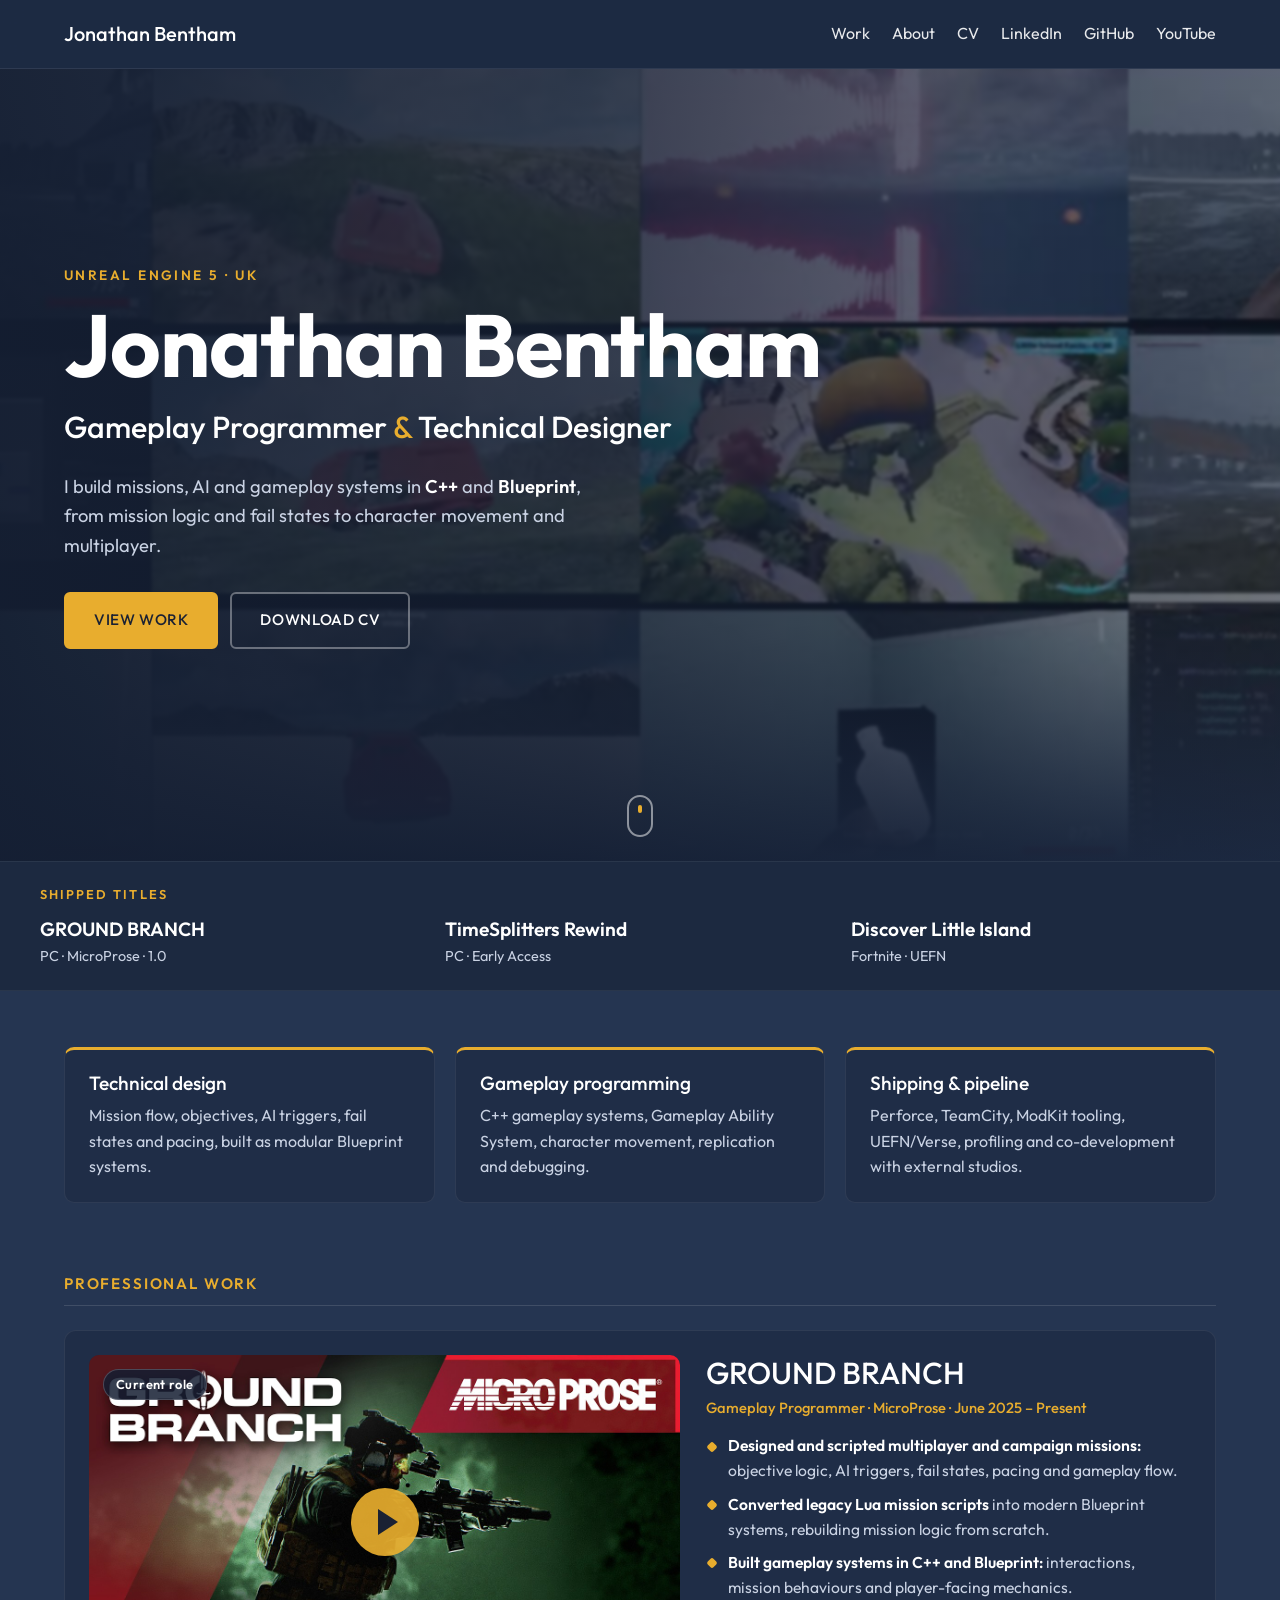
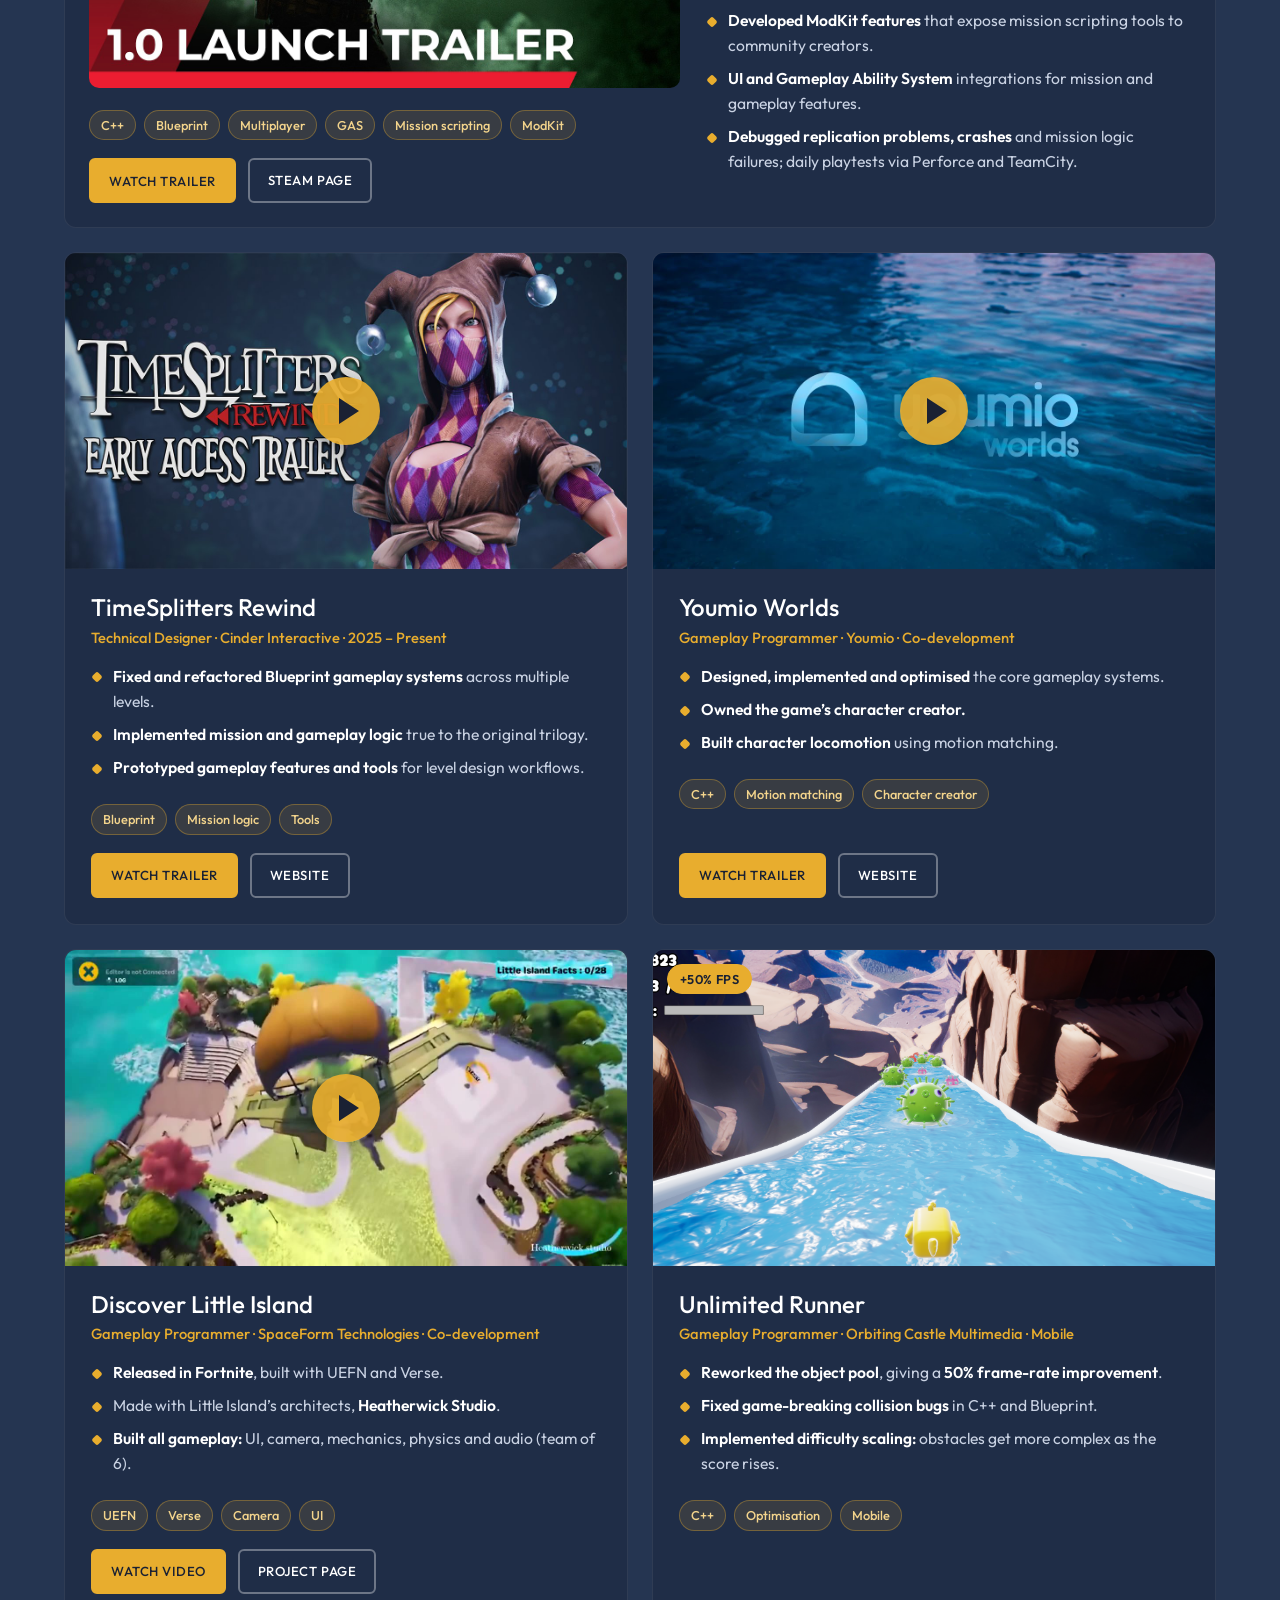
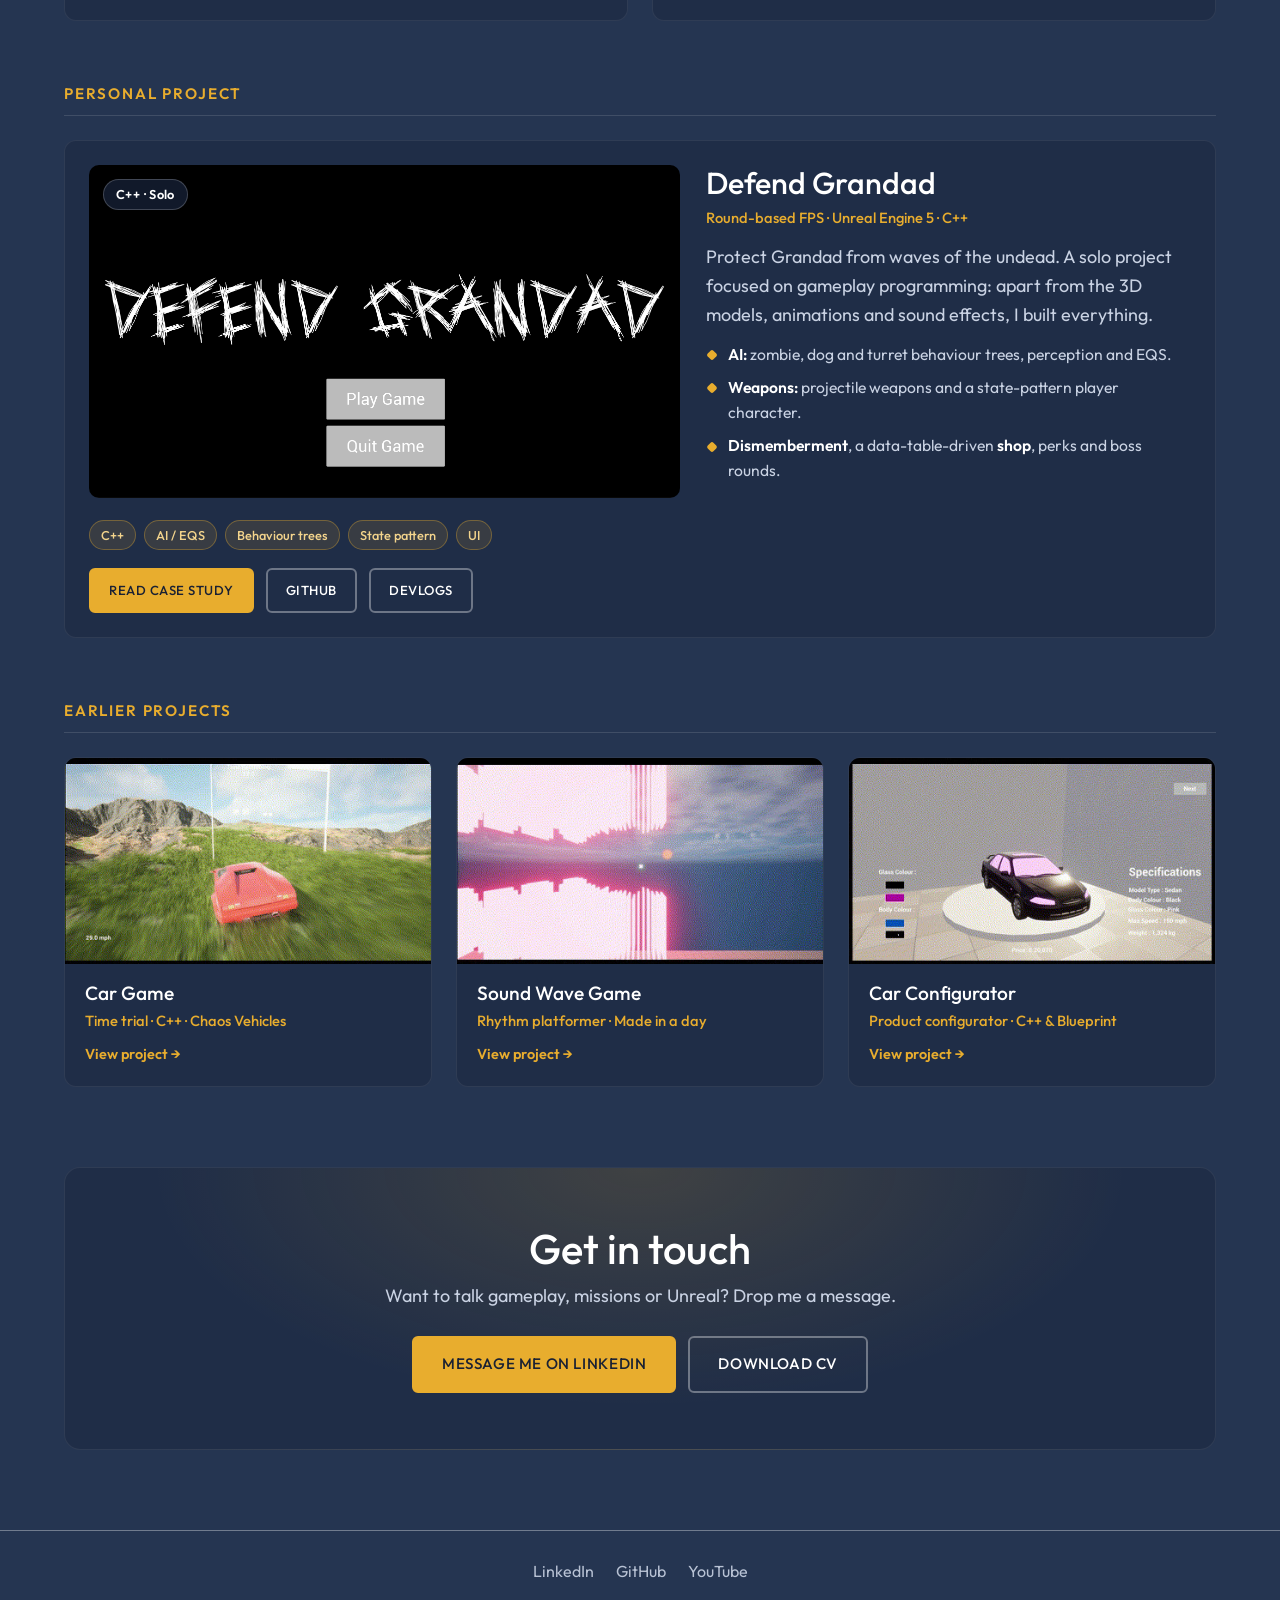
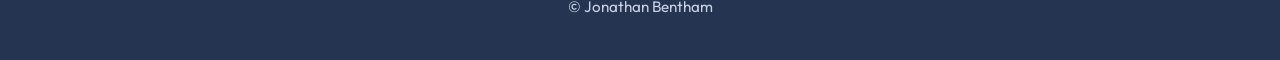
==== index.html @ 833e3e1a "Portfolio site Static portfolio: home page with showreel and project cards, about page, project case" ====
<!doctype html>
<html lang="en">
<head>
  <meta charset="utf-8">
  <meta name="viewport" content="width=device-width, initial-scale=1">
  <title>Jonathan Bentham | Gameplay Programmer &amp; Technical Designer</title>
  <meta name="description" content="Jonathan Bentham – Gameplay Programmer & Technical Designer in Unreal Engine (C++ & Blueprint). Shipped Ground Branch and TimeSplitters Rewind.">
  <meta property="og:type" content="website">
  <meta property="og:title" content="Jonathan Bentham | Gameplay Programmer &amp; Technical Designer">
  <meta property="og:description" content="Jonathan Bentham – Gameplay Programmer & Technical Designer in Unreal Engine (C++ & Blueprint). Shipped Ground Branch and TimeSplitters Rewind.">
  <meta property="og:url" content="https://jonathanbentham.github.io/">
  <meta property="og:image" content="https://jonathanbentham.github.io/assets/img/me-photo.jpeg">
  <meta name="twitter:card" content="summary">
  <link rel="icon" href="assets/favicon.svg" type="image/svg+xml">
  <link rel="preconnect" href="https://fonts.googleapis.com">
  <link rel="preconnect" href="https://fonts.gstatic.com" crossorigin>
  <link href="https://fonts.googleapis.com/css2?family=Outfit:wght@400;500;600;700&display=swap" rel="stylesheet">
  <link rel="stylesheet" href="assets/style.css?v=3">
  <link rel="stylesheet" href="assets/home.css?v=2">
  <script>document.documentElement.classList.add('js');</script>
</head>
<body class="home">
  <header class="site-header">
    <div class="inner">
      <a class="brand" href="index.html">Jonathan Bentham</a>
      <button class="nav-toggle" aria-controls="nav" aria-expanded="false">Menu</button>
      <nav class="nav" id="nav">
        <a href="#work">Work</a>
        <a href="about.html">About</a>
        <a href="assets/JonathanBenthamCV.pdf?v=3" target="_blank" rel="noopener">CV</a>
        <a href="https://www.linkedin.com/in/JonathanBentham/" target="_blank" rel="noopener">LinkedIn</a>
        <a href="https://github.com/jonathanbentham" target="_blank" rel="noopener">GitHub</a>
        <a href="https://www.youtube.com/@jonnb123" target="_blank" rel="noopener">YouTube</a>
      </nav>
    </div>
  </header>

  <!-- ===== Hero ===== -->
  <section class="hero-reel">
    <video class="reel-bg" autoplay muted loop playsinline poster="assets/reel/mosaic.jpg?v=3" src="assets/reel/mosaic.mp4?v=3" aria-hidden="true"></video>
    <div class="reel-shade"></div>
    <div class="hero-content">
      <p class="eyebrow">Unreal Engine 5 · UK</p>
      <h1>Jonathan Bentham</h1>
      <p class="role">Gameplay Programmer <span class="amp">&amp;</span> Technical Designer</p>
      <p class="pitch">I build missions, AI and gameplay systems in <strong>C++</strong> and <strong>Blueprint</strong>, from mission logic and fail states to character movement and multiplayer.</p>
      <div class="btn-row">
        <a class="btn" href="#work">View work</a>
        <a class="btn btn-ghost" href="assets/JonathanBenthamCV.pdf?v=3" target="_blank" rel="noopener">Download CV</a>
      </div>
    </div>
    <a class="scroll-cue" href="#shipped" aria-label="Scroll down"><span></span></a>
  </section>

  <!-- ===== Shipped strip ===== -->
  <section class="shipped" id="shipped">
    <p class="shipped-label">Shipped titles</p>
    <ul>
      <li><strong>GROUND BRANCH</strong><span>PC · MicroProse · 1.0</span></li>
      <li><strong>TimeSplitters Rewind</strong><span>PC · Early Access</span></li>
      <li><strong>Discover Little Island</strong><span>Fortnite · UEFN</span></li>
    </ul>
  </section>

  <main>
    <!-- ===== What I do ===== -->
    <section class="pillars reveal">
      <div class="pillar">
        <h3>Technical design</h3>
        <p>Mission flow, objectives, AI triggers, fail states and pacing, built as modular Blueprint systems.</p>
      </div>
      <div class="pillar">
        <h3>Gameplay programming</h3>
        <p>C++ gameplay systems, Gameplay Ability System, character movement, replication and debugging.</p>
      </div>
      <div class="pillar">
        <h3>Shipping &amp; pipeline</h3>
        <p>Perforce, TeamCity, ModKit tooling, UEFN/Verse, profiling and co-development with external studios.</p>
      </div>
    </section>

    <!-- ===== Professional work ===== -->
    <h2 class="section-label" id="work">Professional work</h2>

    <article class="card card-feature reveal">
      <button class="card-media play" data-youtube="aKG4eX0MW24" aria-label="Play GROUND BRANCH trailer">
        <img src="assets/thumbs/ground-branch.jpg" alt="GROUND BRANCH 1.0 launch trailer" loading="lazy">
        <span class="play-icon" aria-hidden="true"></span>
        <span class="badge">Current role</span>
      </button>
      <div class="card-body">
        <h3>GROUND BRANCH</h3>
        <p class="meta">Gameplay Programmer · MicroProse · June 2025 – Present</p>
        <ul class="ticks">
          <li><strong>Designed and scripted multiplayer and campaign missions:</strong> objective logic, AI triggers, fail states, pacing and gameplay flow.</li>
          <li><strong>Converted legacy Lua mission scripts</strong> into modern Blueprint systems, rebuilding mission logic from scratch.</li>
          <li><strong>Built gameplay systems in C++ and Blueprint:</strong> interactions, mission behaviours and player-facing mechanics.</li>
          <li><strong>Developed ModKit features</strong> that expose mission scripting tools to community creators.</li>
          <li><strong>UI and Gameplay Ability System</strong> integrations for mission and gameplay features.</li>
          <li><strong>Debugged replication problems, crashes</strong> and mission logic failures; daily playtests via Perforce and TeamCity.</li>
        </ul>
      </div>
      <div class="card-extras">
        <ul class="tags"><li>C++</li><li>Blueprint</li><li>Multiplayer</li><li>GAS</li><li>Mission scripting</li><li>ModKit</li></ul>
        <div class="btn-row">
          <button class="btn btn-sm play-btn" data-youtube="aKG4eX0MW24">Watch trailer</button>
          <a class="btn btn-sm btn-ghost" href="https://store.steampowered.com/app/16900/GROUND_BRANCH/" target="_blank" rel="noopener">Steam page</a>
        </div>
      </div>
    </article>

    <div class="card-grid">
      <article class="card reveal">
        <button class="card-media play" data-youtube="ZzWSrgQ3eMI" aria-label="Play TimeSplitters Rewind trailer">
          <img src="assets/thumbs/timesplitters.jpg" alt="TimeSplitters Rewind trailer" loading="lazy">
          <span class="play-icon" aria-hidden="true"></span>
        </button>
        <div class="card-body">
          <h3>TimeSplitters Rewind</h3>
          <p class="meta">Technical Designer · Cinder Interactive · 2025 – Present</p>
          <ul class="ticks">
            <li><strong>Fixed and refactored Blueprint gameplay systems</strong> across multiple levels.</li>
            <li><strong>Implemented mission and gameplay logic</strong> true to the original trilogy.</li>
            <li><strong>Prototyped gameplay features and tools</strong> for level design workflows.</li>
          </ul>
          <ul class="tags"><li>Blueprint</li><li>Mission logic</li><li>Tools</li></ul>
          <div class="btn-row">
            <button class="btn btn-sm play-btn" data-youtube="ZzWSrgQ3eMI">Watch trailer</button>
            <a class="btn btn-sm btn-ghost" href="https://www.timesplittersrewind.com/" target="_blank" rel="noopener">Website</a>
          </div>
        </div>
      </article>

      <article class="card reveal">
        <button class="card-media play" data-youtube="QlbZoL7QxTw" aria-label="Play Youmio Worlds trailer">
          <img src="assets/thumbs/youmio.jpg" alt="Youmio Worlds trailer" loading="lazy">
          <span class="play-icon" aria-hidden="true"></span>
        </button>
        <div class="card-body">
          <h3>Youmio Worlds</h3>
          <p class="meta">Gameplay Programmer · Youmio · Co-development</p>
          <ul class="ticks">
            <li><strong>Designed, implemented and optimised</strong> the core gameplay systems.</li>
            <li><strong>Owned the game’s character creator.</strong></li>
            <li><strong>Built character locomotion</strong> using motion matching.</li>
          </ul>
          <ul class="tags"><li>C++</li><li>Motion matching</li><li>Character creator</li></ul>
          <div class="btn-row">
            <button class="btn btn-sm play-btn" data-youtube="QlbZoL7QxTw">Watch trailer</button>
            <a class="btn btn-sm btn-ghost" href="https://youmio.ai/" target="_blank" rel="noopener">Website</a>
          </div>
        </div>
      </article>

      <article class="card reveal">
        <button class="card-media play hover-preview" data-video="assets/video/little-island.mp4" aria-label="Play Discover Little Island video">
          <img src="assets/thumbs/little-island.jpg" alt="Discover Little Island gameplay" loading="lazy">
          <video muted loop playsinline preload="none" src="assets/clips/little-island-preview.mp4" aria-hidden="true"></video>
          <span class="play-icon" aria-hidden="true"></span>
        </button>
        <div class="card-body">
          <h3>Discover Little Island</h3>
          <p class="meta">Gameplay Programmer · SpaceForm Technologies · Co-development</p>
          <ul class="ticks">
            <li><strong>Released in Fortnite</strong>, built with UEFN and Verse.</li>
            <li>Made with Little Island’s architects, <strong>Heatherwick Studio</strong>.</li>
            <li><strong>Built all gameplay:</strong> UI, camera, mechanics, physics and audio (team of 6).</li>
          </ul>
          <ul class="tags"><li>UEFN</li><li>Verse</li><li>Camera</li><li>UI</li></ul>
          <div class="btn-row">
            <button class="btn btn-sm play-btn" data-video="assets/video/little-island.mp4">Watch video</button>
            <a class="btn btn-sm btn-ghost" href="https://www.spaceform.io/projects/little-island-nyc" target="_blank" rel="noopener">Project page</a>
          </div>
        </div>
      </article>

      <article class="card reveal">
        <div class="card-media hover-preview">
          <img src="assets/img/slide.png" alt="Endless runner gameplay" loading="lazy">
          <video muted loop playsinline preload="none" src="assets/clips/waterslide.mp4" aria-hidden="true"></video>
          <span class="badge badge-stat">+50% FPS</span>
        </div>
        <div class="card-body">
          <h3>Unlimited Runner</h3>
          <p class="meta">Gameplay Programmer · Orbiting Castle Multimedia · Mobile</p>
          <ul class="ticks">
            <li><strong>Reworked the object pool</strong>, giving a <strong>50% frame-rate improvement</strong>.</li>
            <li><strong>Fixed game-breaking collision bugs</strong> in C++ and Blueprint.</li>
            <li><strong>Implemented difficulty scaling:</strong> obstacles get more complex as the score rises.</li>
          </ul>
          <ul class="tags"><li>C++</li><li>Optimisation</li><li>Mobile</li></ul>
        </div>
      </article>
    </div>

    <!-- ===== Personal ===== -->
    <h2 class="section-label">Personal project</h2>

    <article class="card card-feature reveal">
      <a class="card-media hover-preview" href="zombie-game.html" aria-label="Defend Grandad case study">
        <img src="assets/img/defend-grandad.png" alt="Defend Grandad title screen" loading="lazy">
        <video muted loop playsinline preload="none" src="assets/clips/weapons.mp4" aria-hidden="true"></video>
        <span class="badge">C++ · Solo</span>
      </a>
      <div class="card-body">
        <h3>Defend Grandad</h3>
        <p class="meta">Round-based FPS · Unreal Engine 5 · C++</p>
        <p>Protect Grandad from waves of the undead. A solo project focused on gameplay programming: apart from the 3D models, animations and sound effects, I built everything.</p>
        <ul class="ticks">
          <li><strong>AI:</strong> zombie, dog and turret behaviour trees, perception and EQS.</li>
          <li><strong>Weapons:</strong> projectile weapons and a state-pattern player character.</li>
          <li><strong>Dismemberment</strong>, a data-table-driven <strong>shop</strong>, perks and boss rounds.</li>
        </ul>
      </div>
      <div class="card-extras">
        <ul class="tags"><li>C++</li><li>AI / EQS</li><li>Behaviour trees</li><li>State pattern</li><li>UI</li></ul>
        <div class="btn-row">
          <a class="btn btn-sm" href="zombie-game.html">Read case study</a>
          <a class="btn btn-sm btn-ghost" href="https://github.com/jonathanbentham/ZombieProject" target="_blank" rel="noopener">GitHub</a>
          <a class="btn btn-sm btn-ghost" href="https://www.youtube.com/watch?list=PLiHGHwhYuZtievc5R8XO9JrPTISwmpkp_&amp;v=awwnszliQCQ" target="_blank" rel="noopener">Devlogs</a>
        </div>
      </div>
    </article>

    <!-- ===== Earlier ===== -->
    <h2 class="section-label">Earlier projects</h2>

    <div class="card-grid three">
      <a class="card card-small reveal" href="car-game.html">
        <div class="card-media hover-preview">
          <img src="assets/clips/car-showcase.jpg" alt="Car Game" loading="lazy">
          <video muted loop playsinline preload="none" src="assets/clips/car-showcase.mp4" aria-hidden="true"></video>
        </div>
        <div class="card-body">
          <h3>Car Game</h3>
          <p class="meta">Time trial · C++ · Chaos Vehicles</p>
          <span class="more">View project →</span>
        </div>
      </a>
      <a class="card card-small reveal" href="sound-wave-game.html">
        <div class="card-media hover-preview">
          <img src="assets/clips/sound-wave-showcase.jpg" alt="Sound Wave Game" loading="lazy">
          <video muted loop playsinline preload="none" src="assets/clips/sound-wave-showcase.mp4" aria-hidden="true"></video>
        </div>
        <div class="card-body">
          <h3>Sound Wave Game</h3>
          <p class="meta">Rhythm platformer · Made in a day</p>
          <span class="more">View project →</span>
        </div>
      </a>
      <a class="card card-small reveal" href="car-product-configurator.html">
        <div class="card-media hover-preview">
          <img src="assets/clips/car-product-config-showcase.jpg" alt="Car Configurator" loading="lazy">
          <video muted loop playsinline preload="none" src="assets/clips/car-product-config-showcase.mp4" aria-hidden="true"></video>
        </div>
        <div class="card-body">
          <h3>Car Configurator</h3>
          <p class="meta">Product configurator · C++ &amp; Blueprint</p>
          <span class="more">View project →</span>
        </div>
      </a>
    </div>

    <!-- ===== Contact ===== -->
    <section class="cta reveal">
      <h2>Get in touch</h2>
      <p>Want to talk gameplay, missions or Unreal? Drop me a message.</p>
      <div class="btn-row center">
        <a class="btn" href="https://www.linkedin.com/in/JonathanBentham/" target="_blank" rel="noopener">Message me on LinkedIn</a>
        <a class="btn btn-ghost" href="assets/JonathanBenthamCV.pdf?v=3" target="_blank" rel="noopener">Download CV</a>
      </div>
    </section>
  </main>

  <footer class="site-footer">
    <nav class="nav">
      <a href="https://www.linkedin.com/in/JonathanBentham/" target="_blank" rel="noopener">LinkedIn</a>
      <a href="https://github.com/jonathanbentham" target="_blank" rel="noopener">GitHub</a>
      <a href="https://www.youtube.com/@jonnb123" target="_blank" rel="noopener">YouTube</a>
    </nav>
    © Jonathan Bentham
  </footer>

  <dialog class="lightbox" id="lightbox" aria-label="Video player">
    <button class="lightbox-close" aria-label="Close video">×</button>
    <div class="lightbox-frame"></div>
  </dialog>

  <script src="assets/site.js?v=3"></script>
</body>
</html>
---- assets/style.css ----
:root {
  --navy: #253551;
  --navy-deep: #1c2940;
  --navy-light: #2f4366;
  --white: #ffffff;
  --muted: #c9d2e3;
  --accent: #e8ad2e;
  --accent-hover: #f5c255;
  --card: #1f2d47;
  --line: rgba(255, 255, 255, 0.35);
  --radius: 6px;
  --max: 1200px;
}

* { box-sizing: border-box; }

html { scroll-behavior: smooth; }

body {
  margin: 0;
  background: var(--navy);
  color: var(--white);
  font-family: "Outfit", system-ui, sans-serif;
  font-size: 18px;
  line-height: 1.6;
  -webkit-font-smoothing: antialiased;
}

a { color: inherit; }
img, video { max-width: 100%; display: block; }

/* ---------- Header ---------- */
.site-header {
  position: sticky;
  top: 0;
  z-index: 10;
  background: var(--navy);
  border-bottom: 1px solid rgba(255, 255, 255, 0.08);
}
.site-header .inner {
  max-width: var(--max);
  margin: 0 auto;
  padding: 18px 24px;
  display: flex;
  align-items: center;
  justify-content: space-between;
  gap: 16px;
}
.brand {
  font-size: 1.25rem;
  font-weight: 500;
  text-decoration: none;
  white-space: nowrap;
}
.nav { display: flex; flex-wrap: wrap; gap: 6px 22px; }
.nav a {
  text-decoration: none;
  font-size: 1rem;
  opacity: 0.9;
  border-bottom: 1px solid transparent;
}
.nav a:hover, .nav a[aria-current="page"] { opacity: 1; border-bottom-color: var(--white); }

.nav-toggle {
  display: none;
  background: none;
  border: 1px solid var(--line);
  color: var(--white);
  border-radius: var(--radius);
  padding: 6px 12px;
  font: inherit;
  font-size: 0.95rem;
  cursor: pointer;
}

@media (max-width: 760px) {
  .nav-toggle { display: block; }
  .nav {
    display: none;
    position: absolute;
    top: 100%;
    left: 0;
    right: 0;
    flex-direction: column;
    background: var(--navy);
    padding: 8px 24px 20px;
    border-bottom: 1px solid rgba(255, 255, 255, 0.08);
  }
  .nav.open { display: flex; }
  .nav a { padding: 8px 0; font-size: 1.1rem; }
}

/* ---------- Layout ---------- */
main { max-width: var(--max); margin: 0 auto; padding: 0 24px 64px; }

.hero {
  text-align: center;
  padding: 56px 0 40px;
  border-bottom: 1px solid var(--line);
  margin-bottom: 8px;
}
.hero h1 {
  margin: 0;
  font-size: clamp(2.4rem, 6vw, 4rem);
  font-weight: 500;
  letter-spacing: 0.02em;
}
.hero p {
  margin: 4px 0 0;
  font-size: clamp(1.3rem, 3vw, 2rem);
  text-transform: uppercase;
  line-height: 1.25;
}
.hero .role {
  margin-top: 8px;
  letter-spacing: 0.04em;
}
.hero .pitch {
  text-transform: none;
  font-size: clamp(1rem, 2vw, 1.2rem);
  color: var(--muted);
  max-width: 680px;
  margin: 18px auto 28px;
  line-height: 1.6;
}
.hero .pitch strong { color: var(--white); }

.btn.btn-ghost { background: transparent; color: var(--white); border-color: var(--line); }
.btn.btn-ghost:hover { background: rgba(255,255,255,0.08); color: var(--white); border-color: var(--white); }

.section-label {
  font-size: 0.95rem;
  font-weight: 600;
  text-transform: uppercase;
  letter-spacing: 0.12em;
  color: var(--muted);
  margin: 48px 0 0;
  padding-bottom: 12px;
  border-bottom: 1px solid var(--line);
  scroll-margin-top: 90px;
}

.project .meta {
  color: var(--muted);
  font-size: 0.95rem;
  margin: -8px 0 16px;
}

h1, h2, h3 { font-weight: 500; line-height: 1.2; }
h2 { font-size: clamp(1.6rem, 3.2vw, 2.4rem); margin: 0 0 16px; }
h3 { font-size: 1.35rem; margin: 0 0 10px; }
strong { font-weight: 600; }

/* ---------- Project rows (home) ---------- */
.project {
  display: grid;
  grid-template-columns: 1fr 1fr;
  gap: 40px;
  align-items: center;
  padding: 48px 0;
  border-bottom: 1px solid var(--line);
}
.project:last-child { border-bottom: none; }
.project h2 a { text-decoration: underline; text-underline-offset: 4px; }
.project ul { padding-left: 1.1em; margin: 0 0 20px; }
.project li { margin-bottom: 8px; }
.project p { margin: 0 0 20px; }

@media (max-width: 860px) {
  .project { grid-template-columns: 1fr; gap: 24px; padding: 36px 0; }
  .project .media { order: 2; }
}

/* ---------- Buttons ---------- */
.btn {
  display: inline-block;
  background: var(--accent);
  color: #1a2133;
  cursor: pointer;
  font-family: inherit;
  text-decoration: none;
  text-transform: uppercase;
  font-weight: 500;
  font-size: 0.95rem;
  letter-spacing: 0.04em;
  padding: 14px 28px;
  border-radius: var(--radius);
  border: 2px solid var(--accent);
  transition: background 0.15s, color 0.15s, border-color 0.15s, transform 0.15s;
}
.btn:hover { background: var(--accent-hover); border-color: var(--accent-hover); transform: translateY(-1px); }
.btn-row { display: flex; flex-wrap: wrap; gap: 12px; }
.btn-row.center { justify-content: center; }

/* ---------- Media ---------- */
.embed {
  position: relative;
  aspect-ratio: 16 / 9;
  border-radius: var(--radius);
  overflow: hidden;
  background: var(--navy-deep);
}
.embed iframe, .embed video {
  position: absolute;
  inset: 0;
  width: 100%;
  height: 100%;
  border: 0;
  object-fit: cover;
}

.clip, .shot {
  width: 100%;
  border-radius: var(--radius);
  background: var(--navy-deep);
}

/* ---------- Slideshow ---------- */
.slideshow { position: relative; }
.slideshow .slides {
  position: relative;
  aspect-ratio: 16 / 9;
  border-radius: var(--radius);
  overflow: hidden;
  background: var(--navy-deep);
}
.slideshow figure {
  position: absolute;
  inset: 0;
  margin: 0;
  opacity: 0;
  transition: opacity 0.35s;
  pointer-events: none;
}
.slideshow figure.active { opacity: 1; pointer-events: auto; }
.slideshow figure img, .slideshow figure video {
  width: 100%;
  height: 100%;
  object-fit: contain;
}
.slideshow figcaption {
  position: absolute;
  left: 0;
  right: 0;
  bottom: 0;
  padding: 24px 14px 10px;
  font-size: 0.95rem;
  background: linear-gradient(transparent, rgba(0, 0, 0, 0.65));
}
.slideshow .controls {
  display: flex;
  align-items: center;
  justify-content: center;
  gap: 14px;
  margin-top: 12px;
}
.slideshow button {
  background: none;
  border: 1px solid var(--line);
  color: var(--white);
  width: 38px;
  height: 38px;
  border-radius: 50%;
  font-size: 1.1rem;
  cursor: pointer;
}
.slideshow button:hover { background: var(--navy-light); }
.slideshow .dots { display: flex; gap: 8px; }
.slideshow .dots span {
  width: 8px;
  height: 8px;
  border-radius: 50%;
  background: var(--line);
}
.slideshow .dots span.on { background: var(--white); }

/* ---------- Detail pages ---------- */
.page-title {
  text-align: center;
  padding: 56px 0 28px;
}
.page-title h1 {
  margin: 0 0 24px;
  font-size: clamp(2.2rem, 5vw, 3.6rem);
  text-transform: uppercase;
}

.section {
  padding: 40px 0;
  border-top: 1px solid var(--line);
}
.section > h2 { text-align: center; margin-bottom: 32px; }

.feature {
  display: grid;
  grid-template-columns: 1.1fr 1fr;
  gap: 36px;
  align-items: center;
  margin-bottom: 44px;
}
.feature:nth-of-type(even) .media { order: 2; }
.feature p, .feature ul { margin: 0 0 12px; }
@media (max-width: 860px) {
  .feature { grid-template-columns: 1fr; gap: 16px; }
  .feature:nth-of-type(even) .media { order: 0; }
}

.facts {
  display: grid;
  grid-template-columns: repeat(auto-fit, minmax(220px, 1fr));
  gap: 24px;
  margin-top: 24px;
}
.tags { display: flex; flex-wrap: wrap; gap: 10px; }
.tag {
  border: 1px solid var(--line);
  border-radius: 999px;
  padding: 6px 16px;
  font-size: 0.95rem;
  text-decoration: none;
}
a.tag:hover { background: var(--white); color: var(--navy); }

.narrow { max-width: 860px; margin: 0 auto; }

/* ---------- About ---------- */
.about-intro {
  display: grid;
  grid-template-columns: 320px 1fr;
  gap: 40px;
  align-items: start;
}
.about-intro img { border-radius: var(--radius); }
@media (max-width: 760px) {
  .about-intro { grid-template-columns: 1fr; }
  .about-intro img { max-width: 280px; margin: 0 auto; }
}
.edu {
  display: grid;
  grid-template-columns: repeat(auto-fit, minmax(240px, 1fr));
  gap: 24px;
}
.edu .card {
  border: 1px solid var(--line);
  border-radius: var(--radius);
  padding: 22px;
}
.edu .card h3 { margin-bottom: 4px; }
.edu .card .where { color: var(--muted); margin: 0 0 14px; }
.edu ul { margin: 0; padding-left: 1.1em; }

/* ---------- Footer ---------- */
.site-footer {
  border-top: 1px solid var(--line);
  text-align: center;
  padding: 28px 24px 40px;
  color: var(--muted);
  font-size: 0.95rem;
}
.site-footer .nav { justify-content: center; position: static; display: flex; flex-direction: row; padding: 0; border: 0; margin-bottom: 10px; }
---- assets/home.css ----
/* Home page: showreel hero, shipped strip, cards, lightbox, reveal */

.home .site-header {
  background: rgba(28, 41, 64, 0.82);
  backdrop-filter: blur(10px);
  -webkit-backdrop-filter: blur(10px);
}
.nav a:hover, .nav a[aria-current="page"] { border-bottom-color: var(--accent); }

/* ---- Hero with gameplay mosaic ---- */
.hero-reel {
  position: relative;
  min-height: min(88vh, 820px);
  display: flex;
  align-items: center;
  overflow: hidden;
}
.reel-bg {
  position: absolute;
  inset: 0;
  width: 100%;
  height: 100%;
  object-fit: cover;
  filter: saturate(0.9) blur(1.5px);
  transform: scale(1.04);
}
.reel-shade {
  position: absolute;
  inset: 0;
  background:
    linear-gradient(90deg, rgba(20, 30, 50, 0.96) 0%, rgba(20, 30, 50, 0.85) 45%, rgba(20, 30, 50, 0.55) 100%),
    linear-gradient(0deg, var(--navy) 0%, rgba(37, 53, 81, 0) 30%);
}
.hero-content {
  position: relative;
  max-width: var(--max);
  width: 100%;
  margin: 0 auto;
  padding: 80px 24px 96px;
}
.hero-content .eyebrow {
  color: var(--accent);
  font-weight: 600;
  letter-spacing: 0.18em;
  text-transform: uppercase;
  font-size: 0.85rem;
  margin: 0 0 14px;
}
.hero-content h1 {
  font-size: clamp(2.8rem, 8vw, 5.5rem);
  font-weight: 700;
  line-height: 1;
  margin: 0;
  letter-spacing: -0.01em;
}
.hero-content .role {
  font-size: clamp(1.2rem, 3vw, 1.9rem);
  font-weight: 500;
  margin: 14px 0 0;
}
.hero-content .amp { color: var(--accent); }
.hero-content .pitch {
  max-width: 560px;
  color: var(--muted);
  font-size: clamp(1rem, 2vw, 1.15rem);
  margin: 20px 0 32px;
}
.hero-content .pitch strong { color: var(--white); }

.scroll-cue {
  position: absolute;
  left: 50%;
  bottom: 24px;
  transform: translateX(-50%);
  width: 26px;
  height: 42px;
  border: 2px solid rgba(255, 255, 255, 0.5);
  border-radius: 14px;
}
.scroll-cue span {
  position: absolute;
  left: 50%;
  top: 8px;
  width: 4px;
  height: 8px;
  margin-left: -2px;
  border-radius: 2px;
  background: var(--accent);
  animation: cue 1.6s ease-in-out infinite;
}
@keyframes cue {
  0% { opacity: 0; transform: translateY(0); }
  40% { opacity: 1; }
  100% { opacity: 0; transform: translateY(14px); }
}

/* ---- Shipped strip ---- */
.shipped {
  background: var(--navy-deep);
  border-top: 1px solid rgba(255, 255, 255, 0.06);
  border-bottom: 1px solid rgba(255, 255, 255, 0.06);
  padding: 22px 24px;
}
.shipped-label {
  max-width: var(--max);
  margin: 0 auto 10px;
  font-size: 0.8rem;
  letter-spacing: 0.16em;
  text-transform: uppercase;
  color: var(--accent);
  font-weight: 600;
}
.shipped ul {
  list-style: none;
  max-width: var(--max);
  margin: 0 auto;
  padding: 0;
  display: grid;
  grid-template-columns: repeat(3, 1fr);
  gap: 16px;
}
.shipped li { display: flex; flex-direction: column; }
.shipped strong { font-size: 1.2rem; font-weight: 600; }
.shipped span { color: var(--muted); font-size: 0.9rem; }
@media (max-width: 700px) { .shipped ul { grid-template-columns: 1fr; gap: 12px; } }

/* ---- What I do ---- */
.pillars {
  display: grid;
  grid-template-columns: repeat(3, 1fr);
  gap: 20px;
  padding: 56px 0 8px;
}
.pillar {
  background: var(--card);
  border: 1px solid rgba(255, 255, 255, 0.07);
  border-top: 3px solid var(--accent);
  border-radius: 10px;
  padding: 22px 24px;
}
.pillar h3 { margin: 0 0 8px; font-size: 1.2rem; }
.pillar p { margin: 0; color: var(--muted); font-size: 1rem; }
@media (max-width: 860px) { .pillars { grid-template-columns: 1fr; } }

.home .section-label {
  color: var(--accent);
  border-bottom-color: rgba(255, 255, 255, 0.12);
  margin-top: 64px;
  margin-bottom: 24px;
}

/* ---- Cards ---- */
.card {
  background: var(--card);
  border: 1px solid rgba(255, 255, 255, 0.07);
  border-radius: 12px;
  overflow: hidden;
  display: flex;
  flex-direction: column;
  transition: transform 0.2s ease, border-color 0.2s ease, box-shadow 0.2s ease;
  text-decoration: none;
  color: inherit;
}
.card:hover {
  transform: translateY(-3px);
  border-color: rgba(232, 173, 46, 0.45);
  box-shadow: 0 14px 40px rgba(0, 0, 0, 0.3);
}
.card-feature {
  display: grid;
  grid-template-columns: 1.15fr 1fr;
  margin-bottom: 24px;
}
.card-grid {
  display: grid;
  grid-template-columns: repeat(2, 1fr);
  gap: 24px;
}
.card-grid.three { grid-template-columns: repeat(3, 1fr); }
@media (max-width: 900px) {
  .card-feature { grid-template-columns: 1fr; }
  .card-grid, .card-grid.three { grid-template-columns: 1fr; }
}
@media (min-width: 600px) and (max-width: 900px) {
  .card-grid.three { grid-template-columns: repeat(2, 1fr); }
}

.card-media {
  position: relative;
  display: block;
  aspect-ratio: 16 / 9;
  background: var(--navy-deep);
  overflow: hidden;
  border: 0;
  padding: 0;
  margin: 0;
  width: 100%;
  cursor: pointer;
  color: inherit;
  font: inherit;
}
.card-feature {
  grid-template-areas: "media body" "extras body";
  grid-template-rows: auto 1fr;
}
.card-feature .card-media {
  grid-area: media;
  align-self: start;
  width: calc(100% - 24px);
  margin: 24px 0 0 24px;
  border-radius: 10px;
}
.card-feature .card-body { grid-area: body; }
.card-extras {
  grid-area: extras;
  padding: 22px 0 24px 24px;
  display: flex;
  flex-direction: column;
  gap: 18px;
}
@media (max-width: 900px) {
  .card-feature { grid-template-areas: "media" "body" "extras"; grid-template-rows: auto; }
  .card-feature .card-media { width: 100%; margin: 0; border-radius: 0; }
  .card-feature .card-body { padding-bottom: 0; }
  .card-extras { padding: 0 26px 26px; }
}
div.card-media { cursor: default; }
a.card div.card-media { cursor: pointer; }
.card-media img, .card-media video {
  position: absolute;
  inset: 0;
  width: 100%;
  height: 100%;
  object-fit: cover;
  transition: transform 0.5s ease, opacity 0.3s ease;
}
.card-media video { opacity: 0; }
.card-media.previewing video { opacity: 1; }
.card:hover .card-media img { transform: scale(1.04); }

.play-icon {
  position: absolute;
  left: 50%;
  top: 50%;
  width: 68px;
  height: 68px;
  margin: -34px 0 0 -34px;
  border-radius: 50%;
  background: rgba(232, 173, 46, 0.92);
  box-shadow: 0 6px 24px rgba(0, 0, 0, 0.4);
  transition: transform 0.2s ease;
}
.play-icon::after {
  content: "";
  position: absolute;
  left: 27px;
  top: 21px;
  border-left: 20px solid #1a2133;
  border-top: 13px solid transparent;
  border-bottom: 13px solid transparent;
}
.card-media:hover .play-icon, .card-media:focus-visible .play-icon { transform: scale(1.1); }

.badge {
  position: absolute;
  left: 14px;
  top: 14px;
  background: rgba(20, 30, 50, 0.85);
  border: 1px solid rgba(255, 255, 255, 0.2);
  padding: 4px 12px;
  border-radius: 999px;
  font-size: 0.8rem;
  font-weight: 600;
  letter-spacing: 0.03em;
}
.badge-stat { background: var(--accent); color: #1a2133; border-color: var(--accent); }

.card-body { padding: 24px 26px 26px; display: flex; flex-direction: column; flex: 1; }
.card-body h3 { font-size: 1.5rem; margin: 0 0 4px; }
.card-feature .card-body h3 { font-size: 1.9rem; }
.card-body .meta { color: var(--accent); font-size: 0.92rem; font-weight: 500; margin: 0 0 14px; }
.card-body > p { margin: 0 0 12px; color: var(--muted); }
.card-body .btn-row { margin-top: auto; padding-top: 18px; }

.ticks { list-style: none; padding: 0; margin: 0 0 16px; }
.ticks li {
  position: relative;
  padding-left: 22px;
  margin-bottom: 8px;
  font-size: 0.98rem;
  color: var(--muted);
}
.ticks li strong { color: var(--white); }
.ticks li::before {
  content: "";
  position: absolute;
  left: 2px;
  top: 0.62em;
  width: 8px;
  height: 8px;
  border-radius: 2px;
  background: var(--accent);
  transform: rotate(45deg);
}

.tags { list-style: none; padding: 0; margin: 0; display: flex; flex-wrap: wrap; gap: 8px; }
.tags li {
  font-size: 0.8rem;
  font-weight: 500;
  padding: 4px 11px;
  border-radius: 999px;
  background: rgba(232, 173, 46, 0.12);
  border: 1px solid rgba(232, 173, 46, 0.35);
  color: #f3d48c;
}

.btn-sm { padding: 10px 18px; font-size: 0.82rem; }

.card-small .card-body { padding: 18px 20px 20px; }
.card-small .card-body h3 { font-size: 1.2rem; }
.card-small .meta { margin-bottom: 10px; }
.card-small .more { margin-top: auto; color: var(--accent); font-weight: 600; font-size: 0.9rem; }

/* ---- Contact CTA ---- */
.cta {
  margin: 80px 0 16px;
  text-align: center;
  padding: 56px 24px;
  border-radius: 16px;
  background:
    radial-gradient(ellipse at top, rgba(232, 173, 46, 0.16), transparent 60%),
    var(--card);
  border: 1px solid rgba(255, 255, 255, 0.07);
}
.cta h2 { font-size: clamp(1.8rem, 4vw, 2.6rem); margin: 0 0 8px; }
.cta p { color: var(--muted); margin: 0 0 26px; }

/* ---- Lightbox ---- */
.lightbox {
  border: 0;
  padding: 0;
  background: transparent;
  width: min(1100px, 94vw);
  max-width: none;
  overflow: visible;
}
.lightbox::backdrop { background: rgba(8, 12, 22, 0.88); }
.lightbox-frame {
  position: relative;
  aspect-ratio: 16 / 9;
  background: #000;
  border-radius: 10px;
  overflow: hidden;
}
.lightbox-frame iframe, .lightbox-frame video {
  position: absolute;
  inset: 0;
  width: 100%;
  height: 100%;
  border: 0;
}
.lightbox-close {
  position: absolute;
  right: 0;
  top: -46px;
  background: none;
  border: 0;
  color: var(--white);
  font-size: 2.2rem;
  line-height: 1;
  cursor: pointer;
}

/* ---- Scroll reveal ---- */
.js .reveal { opacity: 0; transform: translateY(24px); transition: opacity 0.6s ease, transform 0.6s ease; }
.js .reveal.in { opacity: 1; transform: none; }

@media (prefers-reduced-motion: reduce) {
  .js .reveal { opacity: 1; transform: none; transition: none; }
  .scroll-cue span { animation: none; }
  .card, .card-media img, .btn { transition: none; }
}
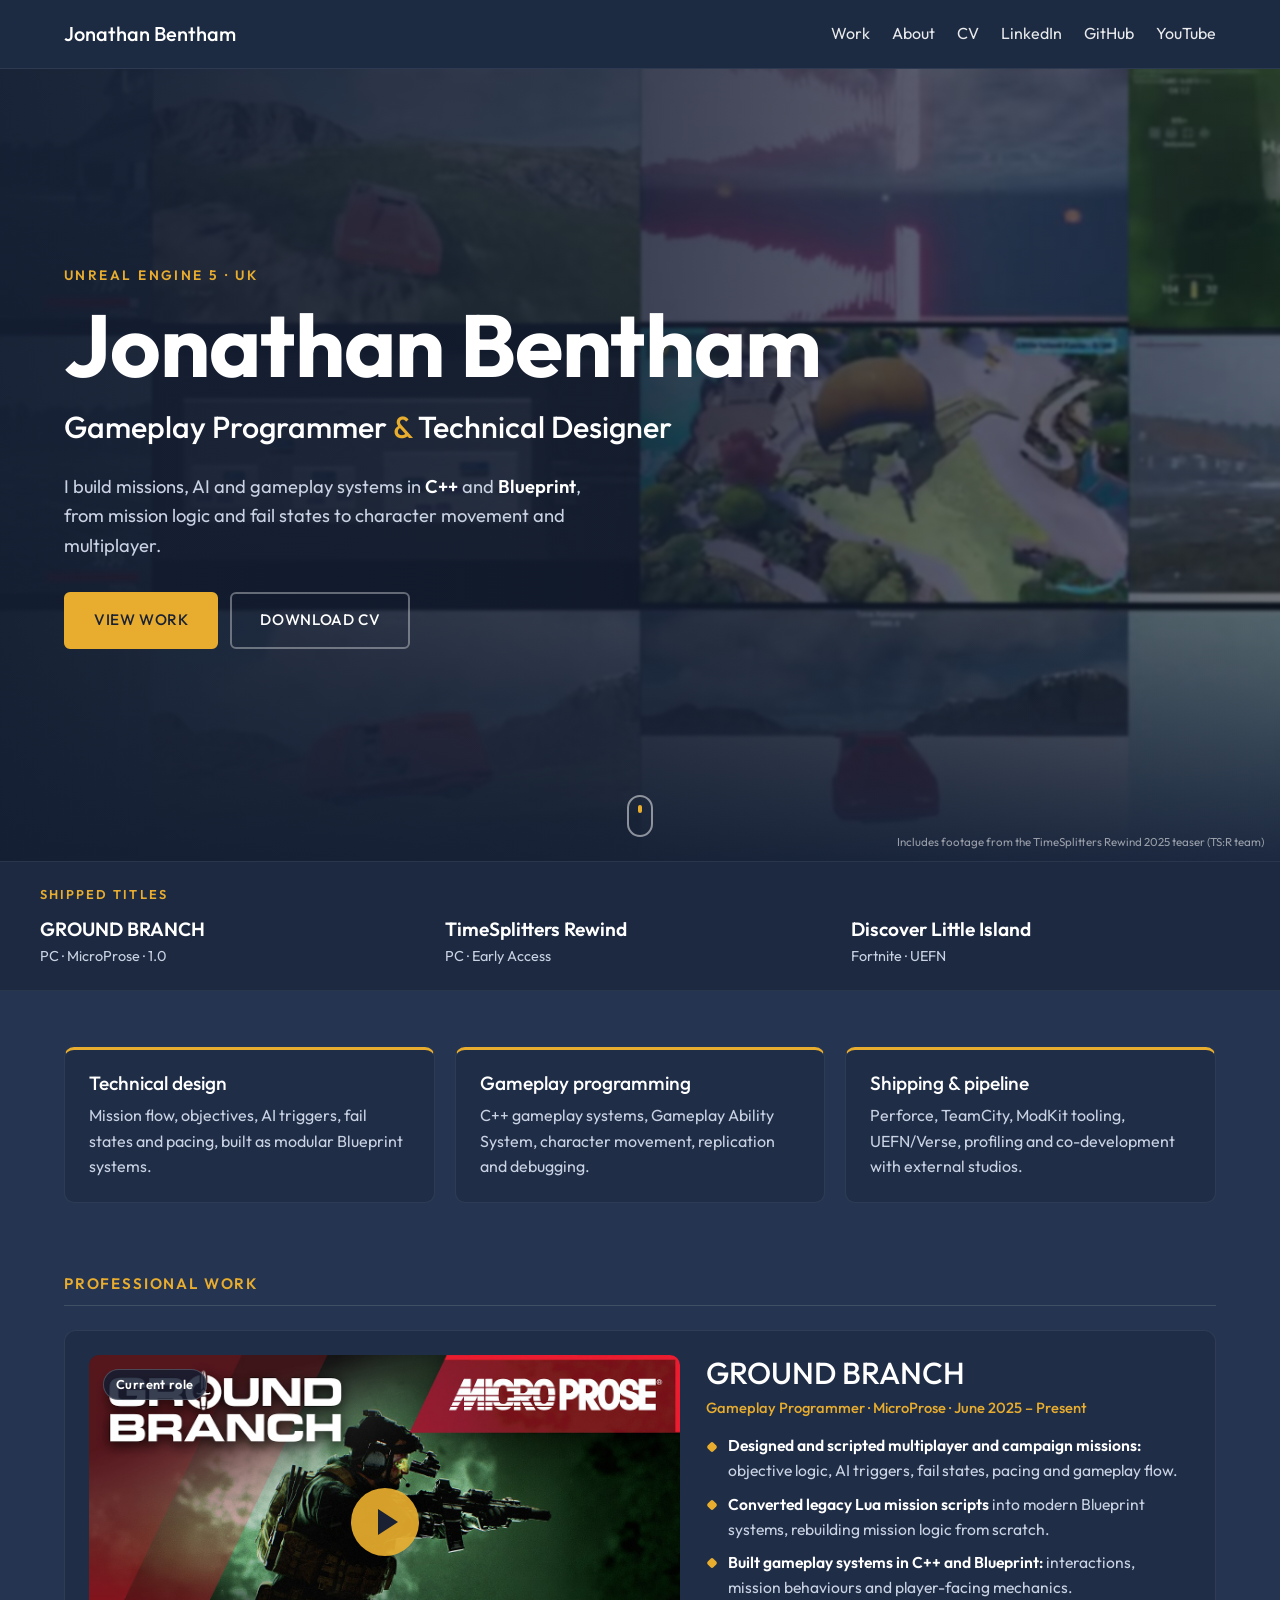
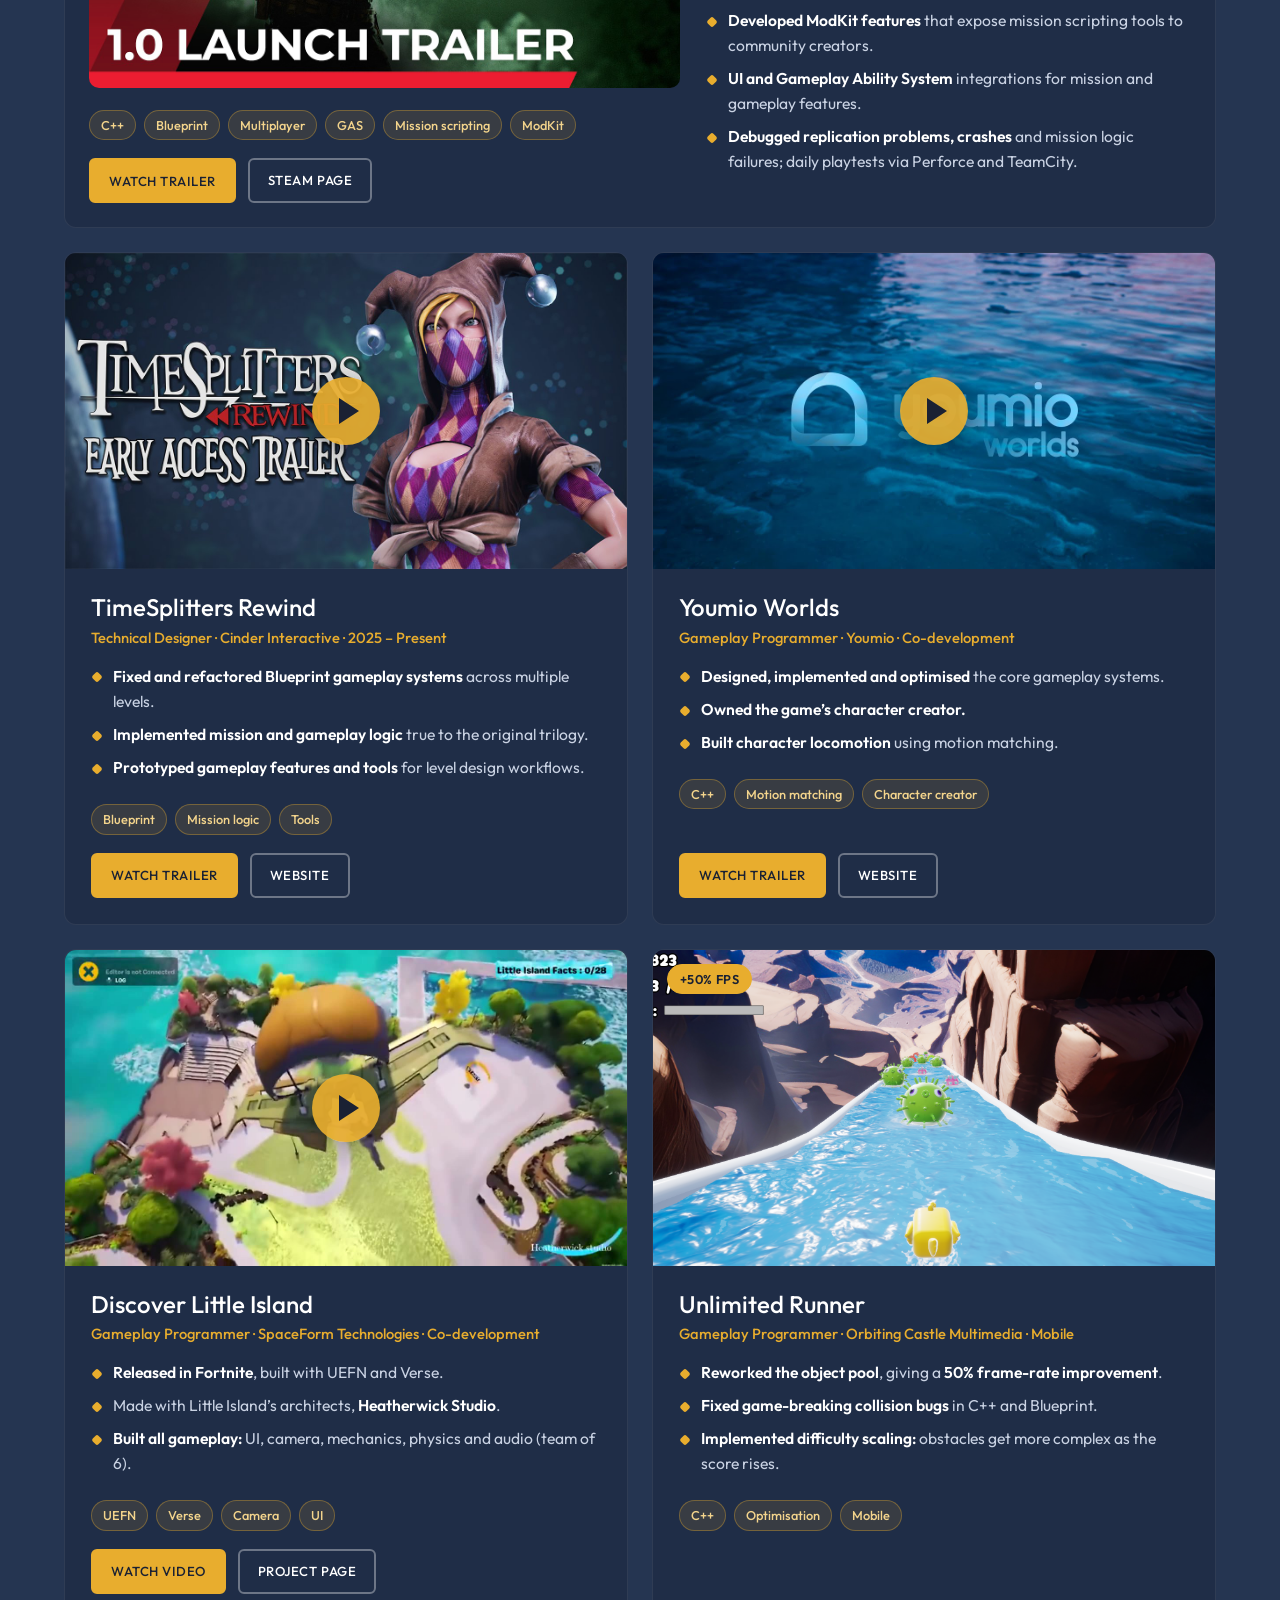
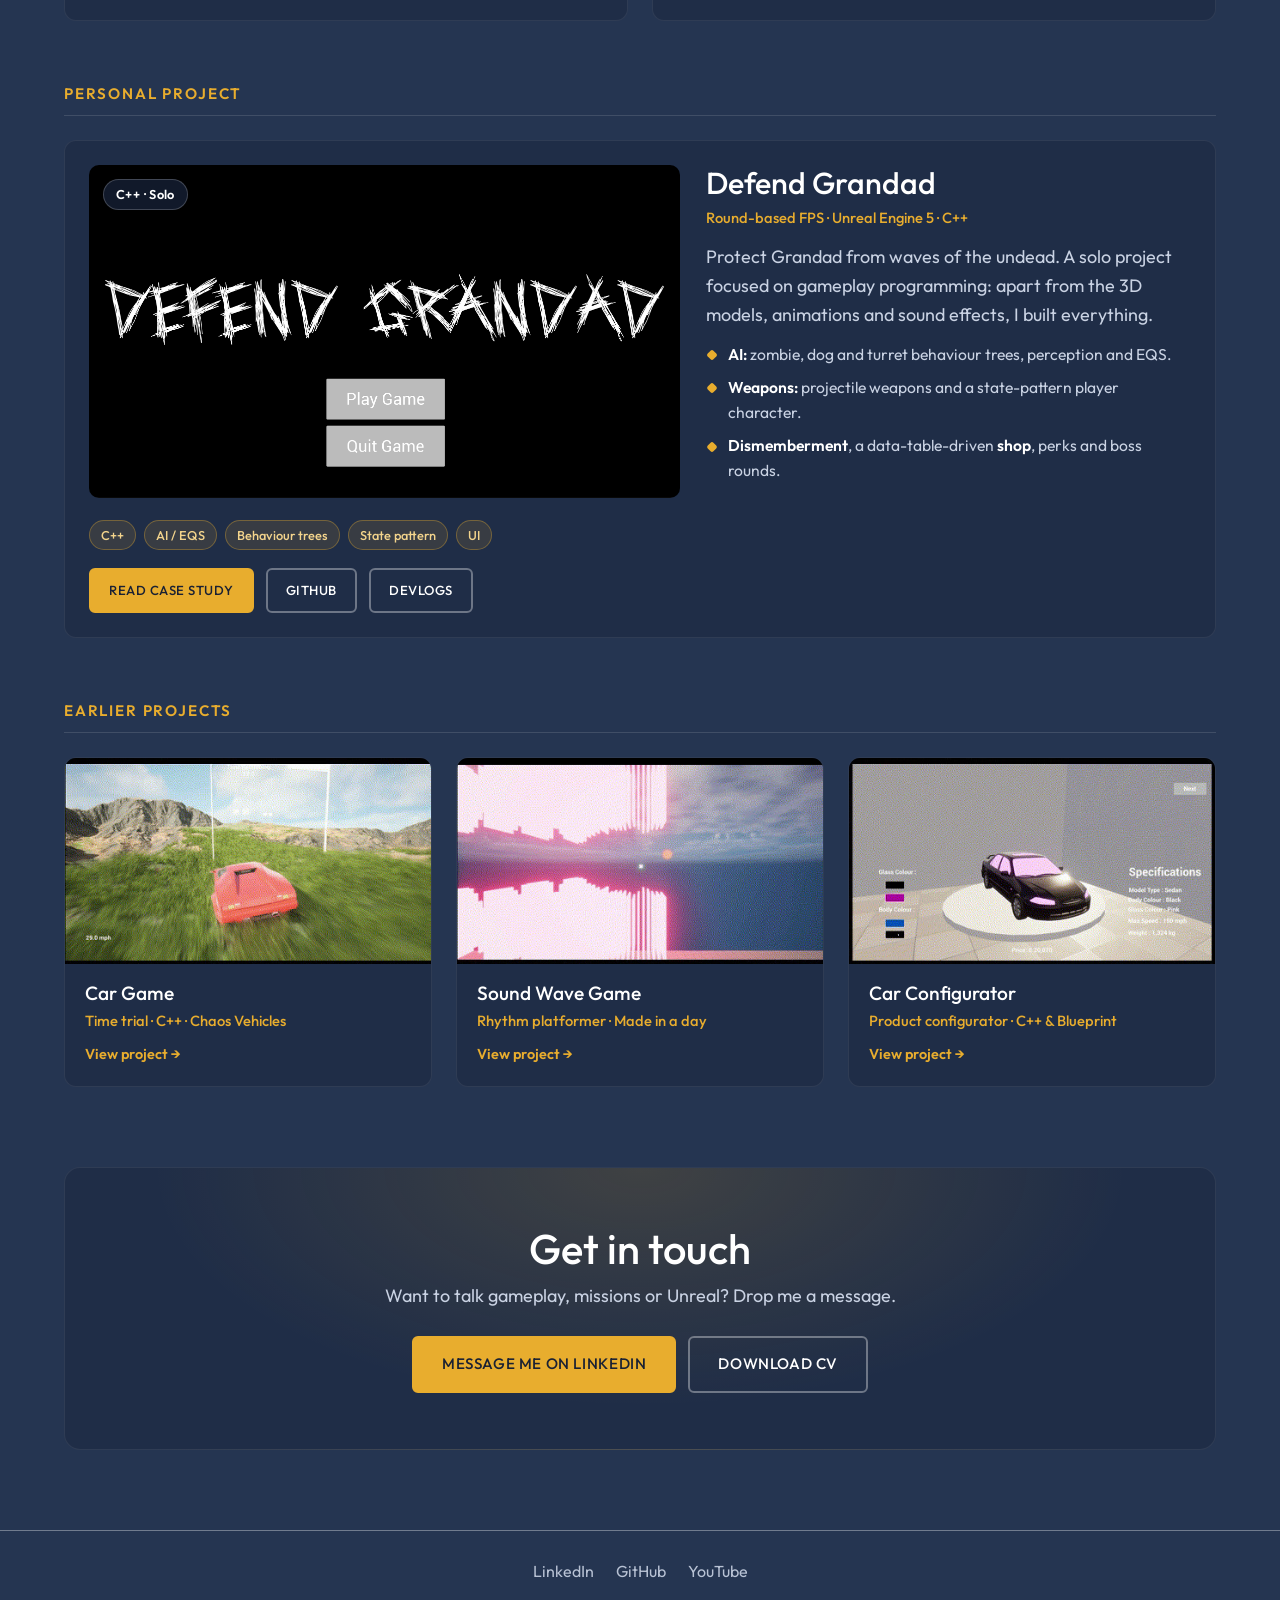
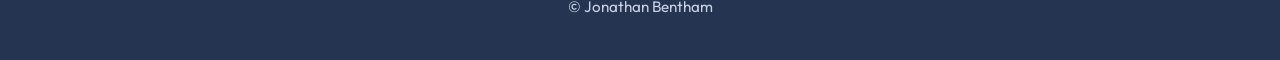
==== commit 0fcb532c: "Add TimeSplitters Rewind gameplay to showreel and card preview Clips cut from the TS:R team's 2025 t" ====
--- a/index.html
+++ b/index.html
@@ -16,7 +16,7 @@
   <link rel="preconnect" href="https://fonts.gstatic.com" crossorigin>
   <link href="https://fonts.googleapis.com/css2?family=Outfit:wght@400;500;600;700&display=swap" rel="stylesheet">
   <link rel="stylesheet" href="assets/style.css?v=3">
-  <link rel="stylesheet" href="assets/home.css?v=2">
+  <link rel="stylesheet" href="assets/home.css?v=3">
   <script>document.documentElement.classList.add('js');</script>
 </head>
 <body class="home">
@@ -37,7 +37,7 @@
 
   <!-- ===== Hero ===== -->
   <section class="hero-reel">
-    <video class="reel-bg" autoplay muted loop playsinline poster="assets/reel/mosaic.jpg?v=3" src="assets/reel/mosaic.mp4?v=3" aria-hidden="true"></video>
+    <video class="reel-bg" autoplay muted loop playsinline poster="assets/reel/mosaic.jpg?v=4" src="assets/reel/mosaic.mp4?v=4" aria-hidden="true"></video>
     <div class="reel-shade"></div>
     <div class="hero-content">
       <p class="eyebrow">Unreal Engine 5 · UK</p>
@@ -50,6 +50,7 @@
       </div>
     </div>
     <a class="scroll-cue" href="#shipped" aria-label="Scroll down"><span></span></a>
+    <p class="reel-credit">Includes footage from the TimeSplitters Rewind 2025 teaser (TS:R team)</p>
   </section>
 
   <!-- ===== Shipped strip ===== -->
@@ -111,8 +112,9 @@
 
     <div class="card-grid">
       <article class="card reveal">
-        <button class="card-media play" data-youtube="ZzWSrgQ3eMI" aria-label="Play TimeSplitters Rewind trailer">
+        <button class="card-media play hover-preview" data-youtube="ZzWSrgQ3eMI" aria-label="Play TimeSplitters Rewind trailer">
           <img src="assets/thumbs/timesplitters.jpg" alt="TimeSplitters Rewind trailer" loading="lazy">
+          <video muted loop playsinline preload="none" src="assets/clips/timesplitters-preview.mp4" aria-hidden="true"></video>
           <span class="play-icon" aria-hidden="true"></span>
         </button>
         <div class="card-body">
--- a/assets/home.css
+++ b/assets/home.css
@@ -88,6 +88,16 @@
   background: var(--accent);
   animation: cue 1.6s ease-in-out infinite;
 }
+.reel-credit {
+  position: absolute;
+  right: 16px;
+  bottom: 10px;
+  margin: 0;
+  font-size: 0.72rem;
+  color: rgba(255, 255, 255, 0.55);
+}
+@media (max-width: 700px) { .reel-credit { left: 16px; right: auto; bottom: 74px; } }
+
 @keyframes cue {
   0% { opacity: 0; transform: translateY(0); }
   40% { opacity: 1; }
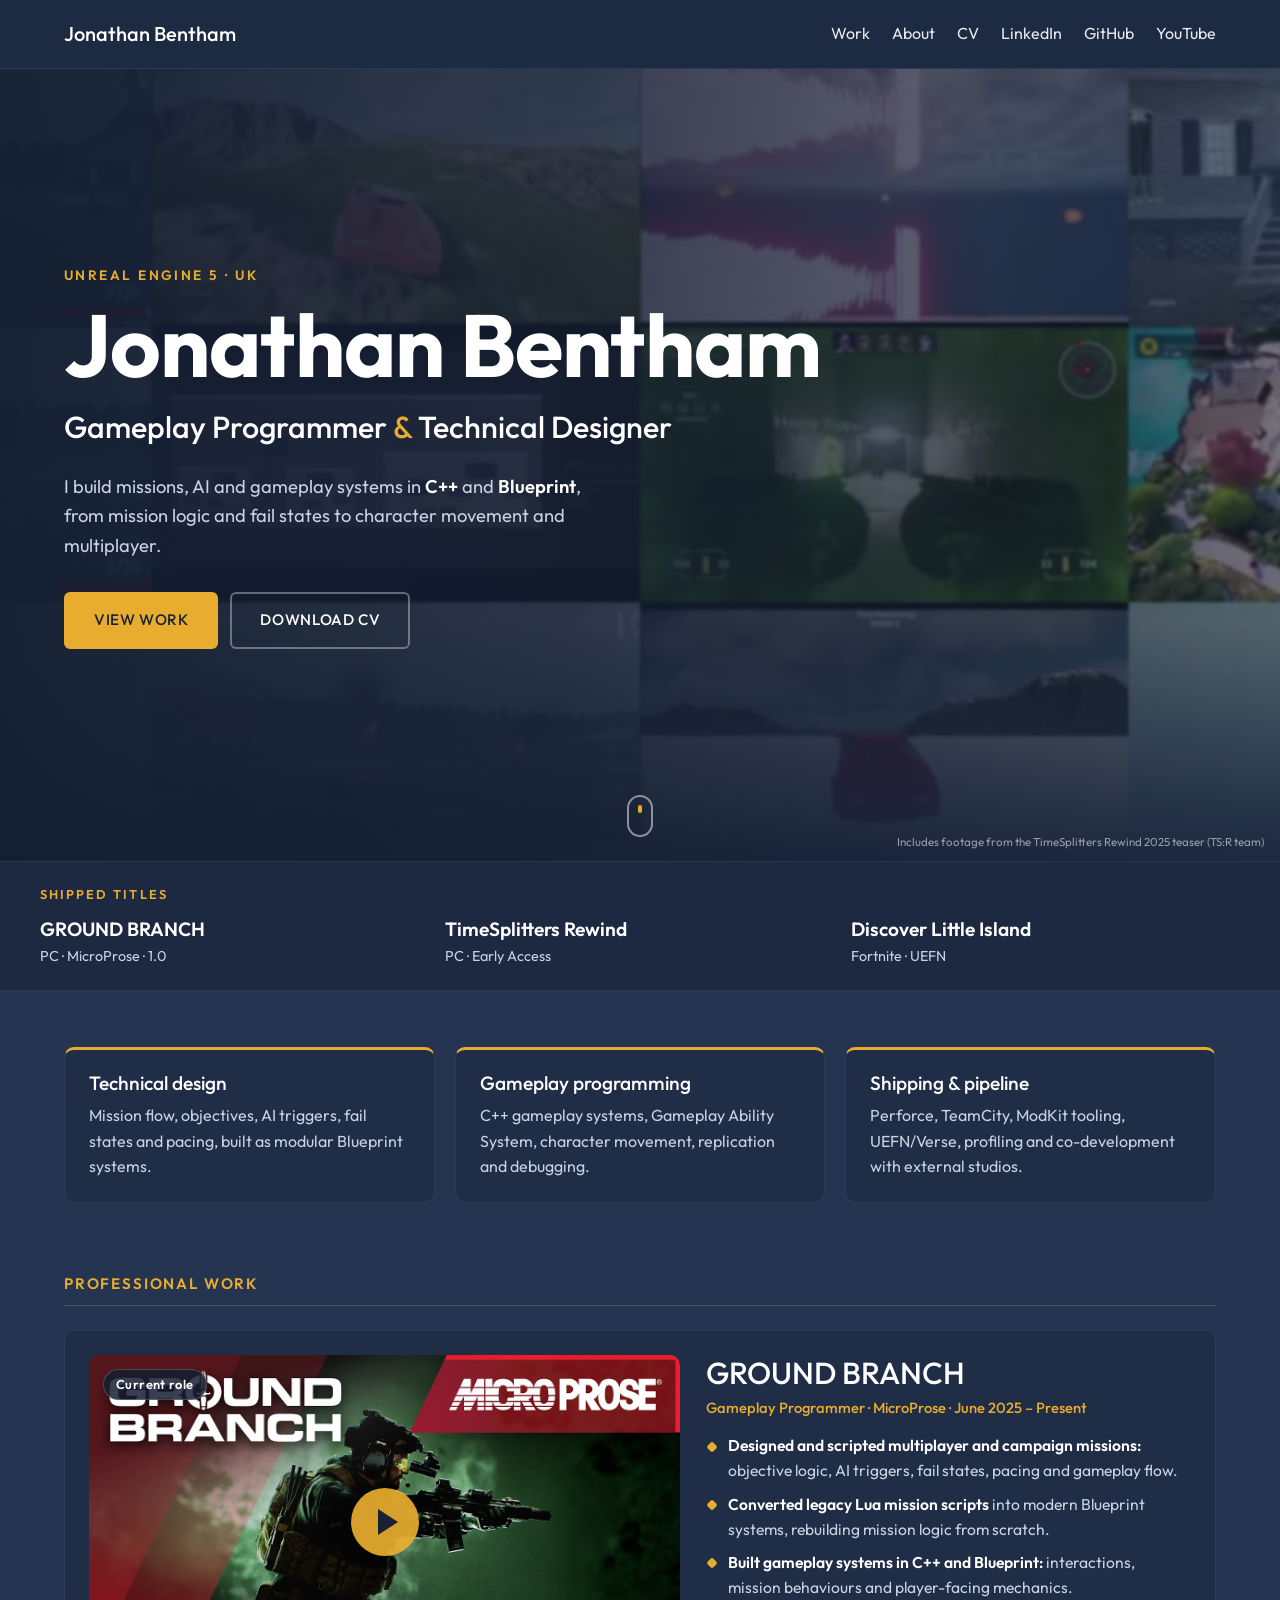
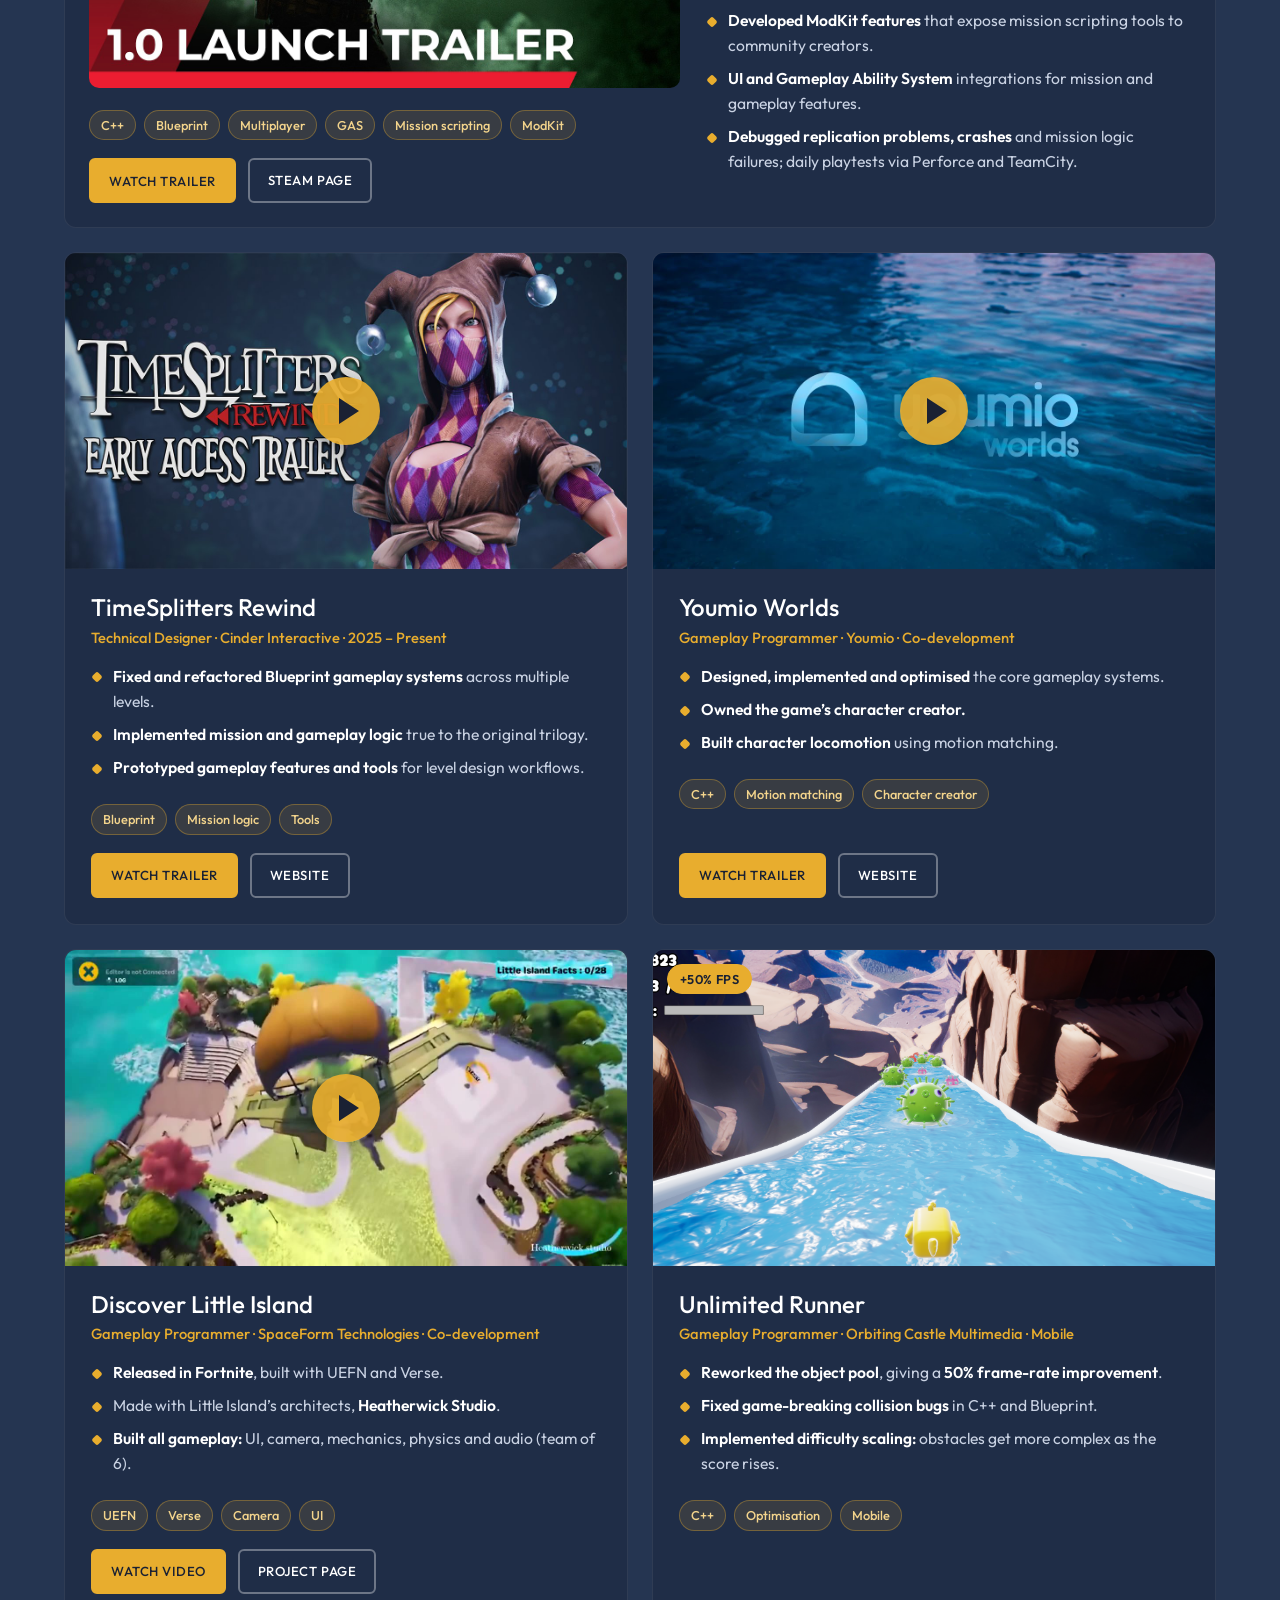
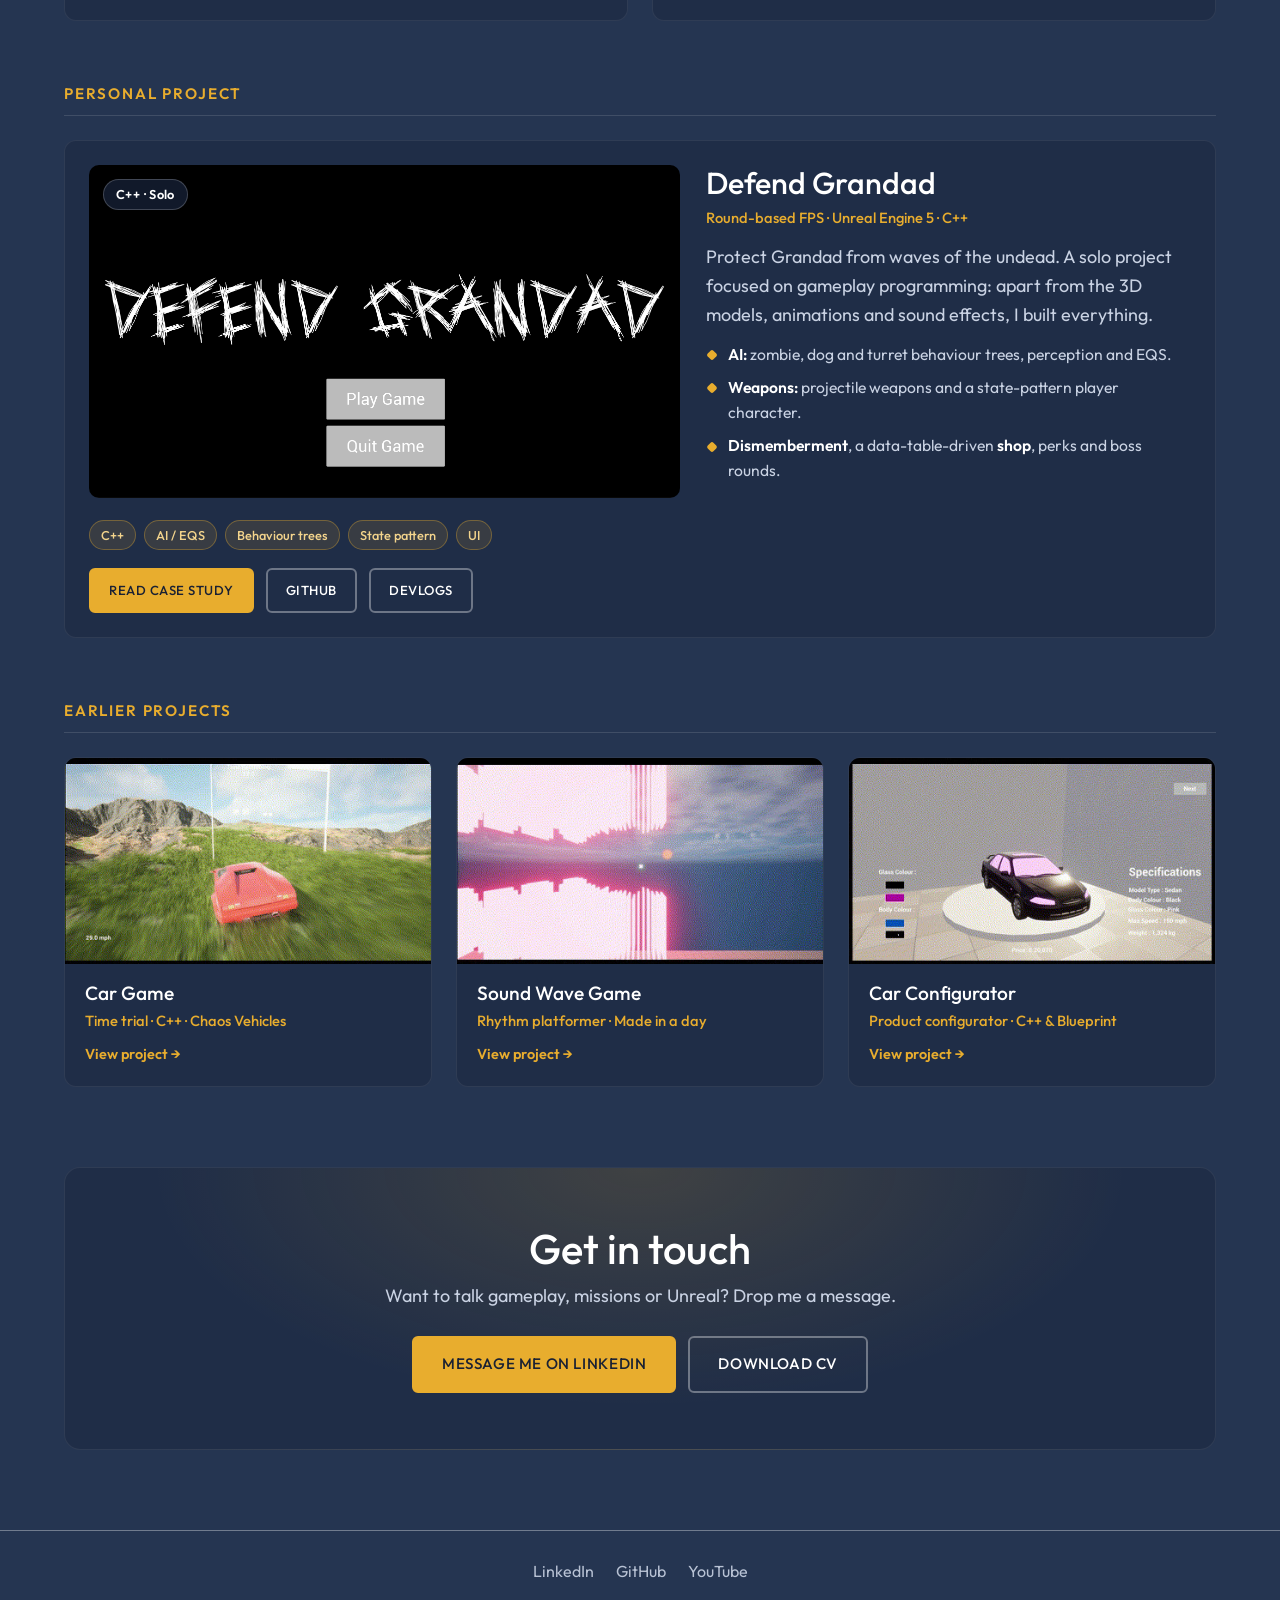
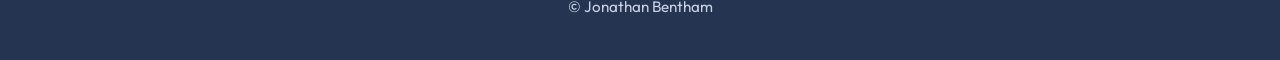
==== commit bc5ef920: "Centre TimeSplitters in showreel; crop taskbar from Defend Grandad clips" ====
--- a/index.html
+++ b/index.html
@@ -37,7 +37,7 @@
 
   <!-- ===== Hero ===== -->
   <section class="hero-reel">
-    <video class="reel-bg" autoplay muted loop playsinline poster="assets/reel/mosaic.jpg?v=4" src="assets/reel/mosaic.mp4?v=4" aria-hidden="true"></video>
+    <video class="reel-bg" autoplay muted loop playsinline poster="assets/reel/mosaic.jpg?v=5" src="assets/reel/mosaic.mp4?v=5" aria-hidden="true"></video>
     <div class="reel-shade"></div>
     <div class="hero-content">
       <p class="eyebrow">Unreal Engine 5 · UK</p>
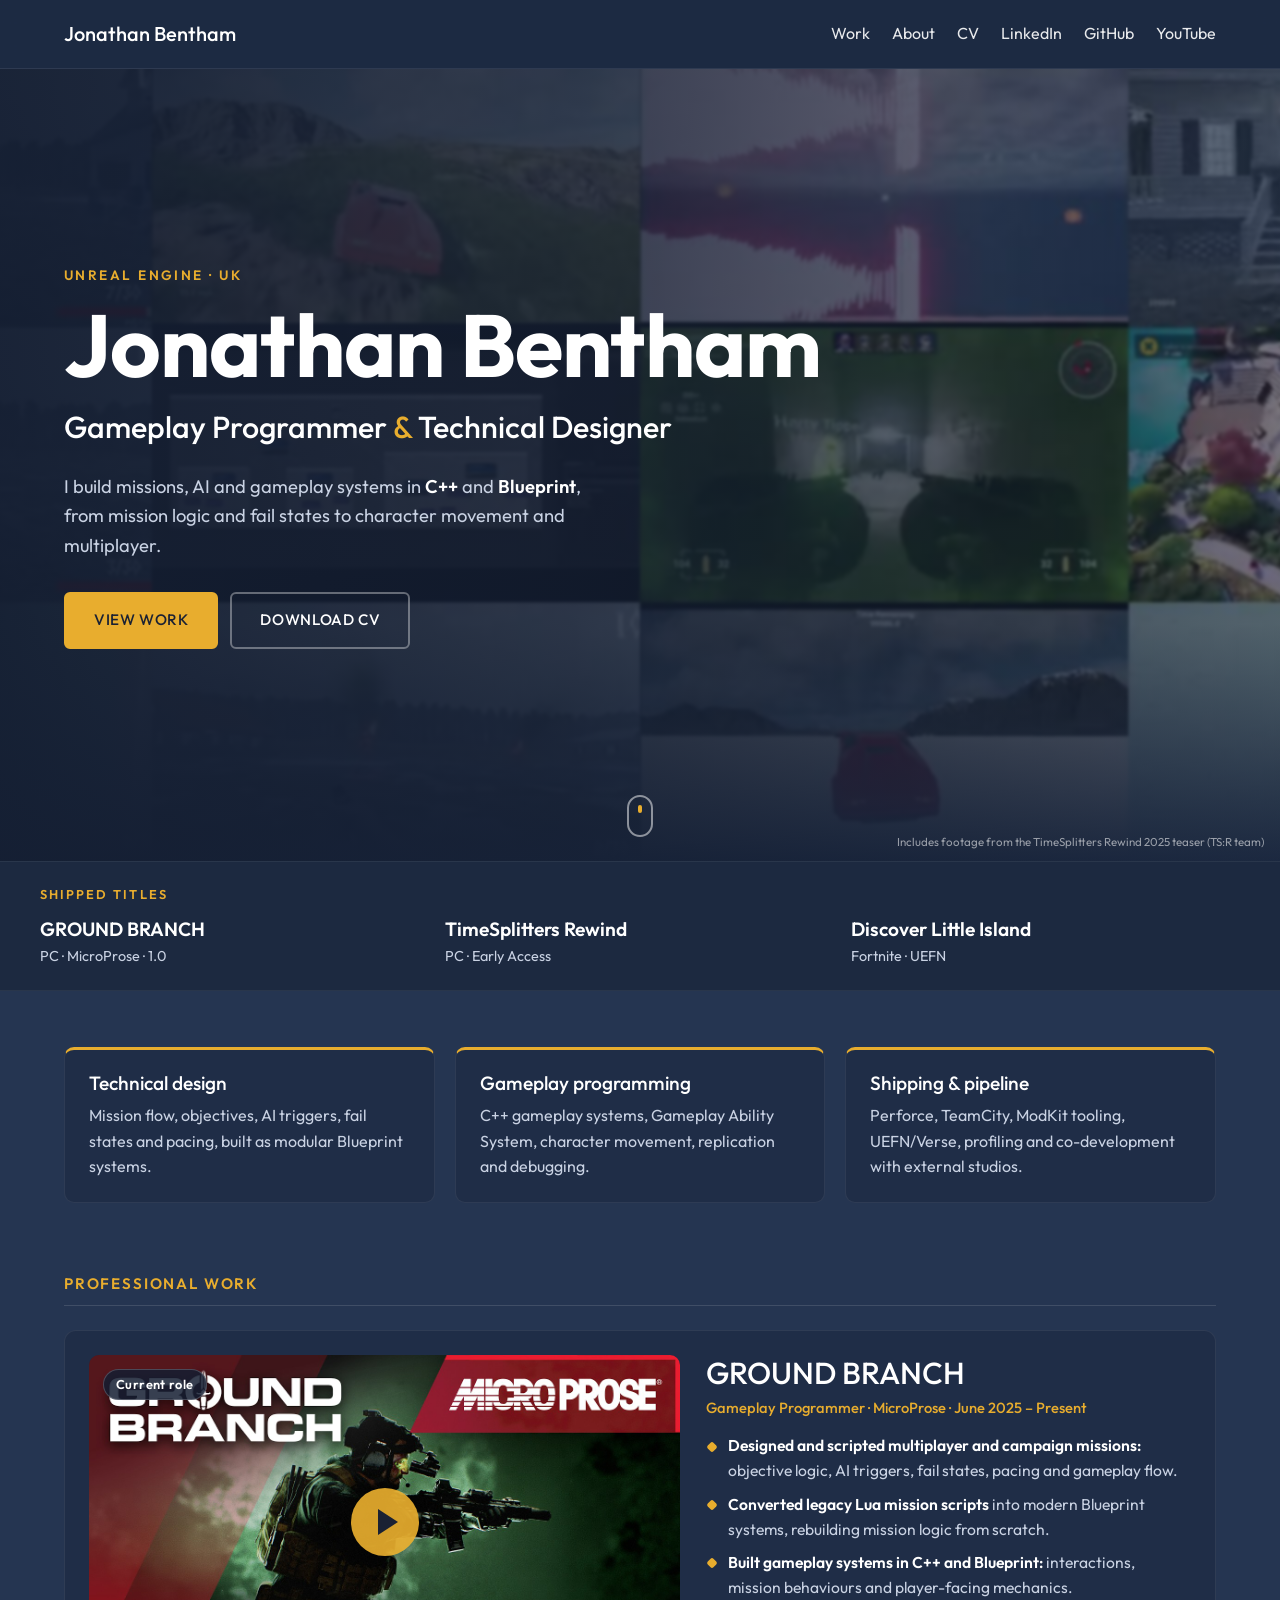
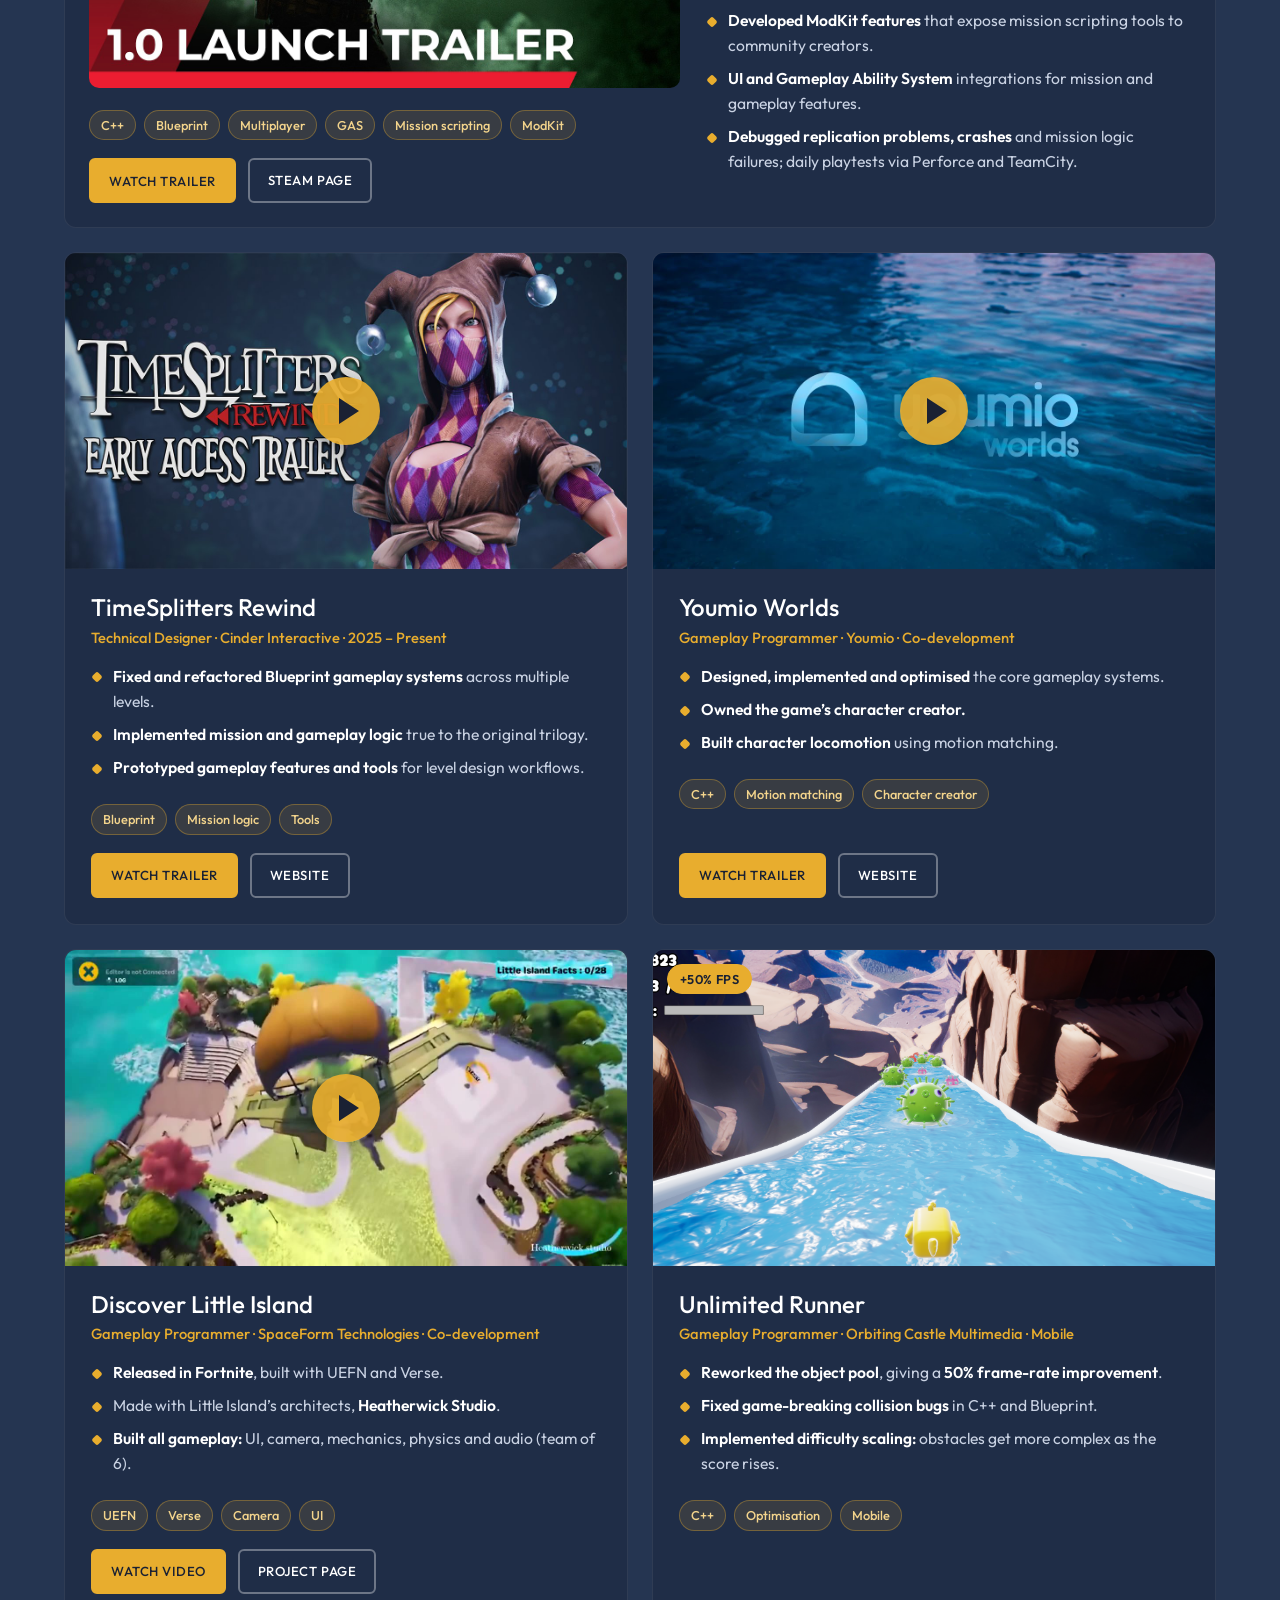
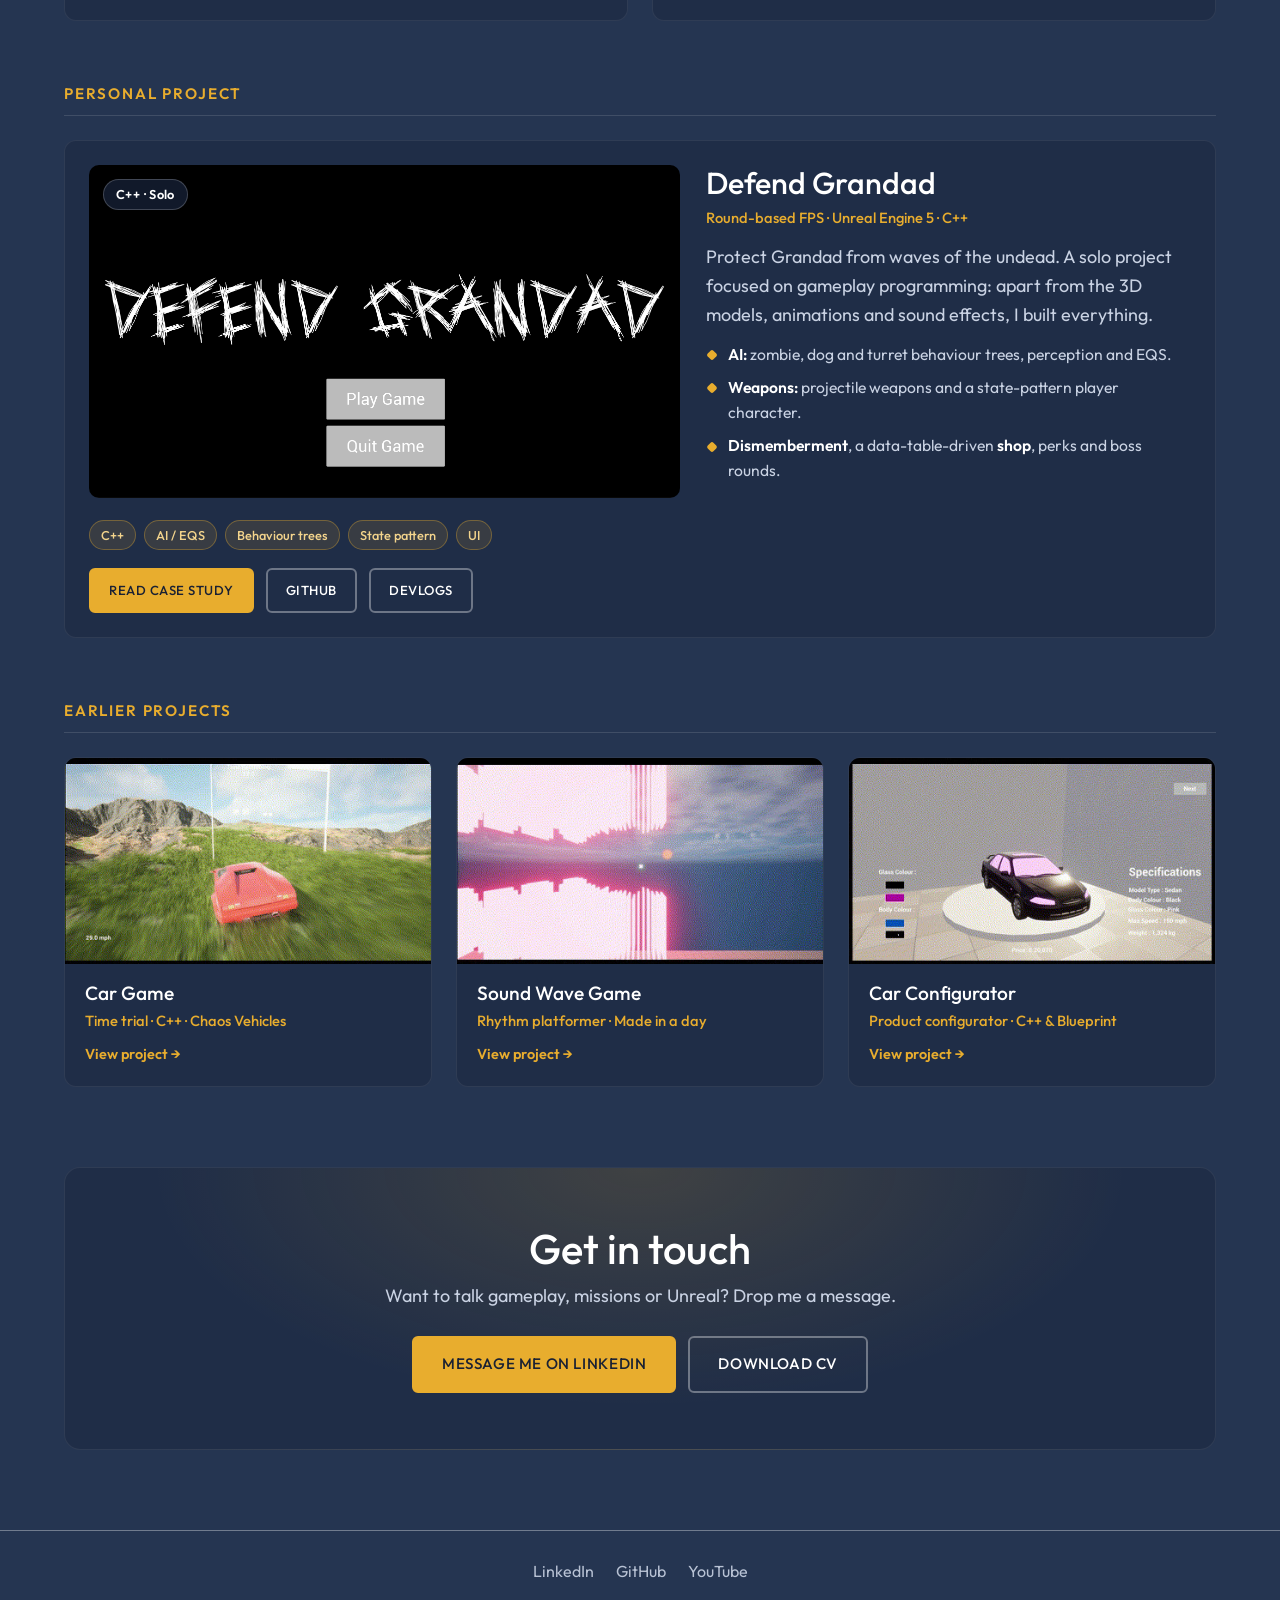
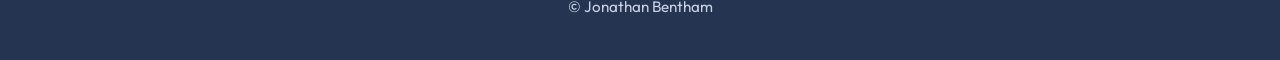
==== commit 2eb3d976: "Hero: Unreal Engine rather than Unreal Engine 5" ====
--- a/index.html
+++ b/index.html
@@ -27,7 +27,7 @@
       <nav class="nav" id="nav">
         <a href="#work">Work</a>
         <a href="about.html">About</a>
-        <a href="assets/JonathanBenthamCV.pdf?v=3" target="_blank" rel="noopener">CV</a>
+        <a href="assets/JonathanBenthamCV.pdf?v=6" target="_blank" rel="noopener">CV</a>
         <a href="https://www.linkedin.com/in/JonathanBentham/" target="_blank" rel="noopener">LinkedIn</a>
         <a href="https://github.com/jonathanbentham" target="_blank" rel="noopener">GitHub</a>
         <a href="https://www.youtube.com/@jonnb123" target="_blank" rel="noopener">YouTube</a>
@@ -40,13 +40,13 @@
     <video class="reel-bg" autoplay muted loop playsinline poster="assets/reel/mosaic.jpg?v=5" src="assets/reel/mosaic.mp4?v=5" aria-hidden="true"></video>
     <div class="reel-shade"></div>
     <div class="hero-content">
-      <p class="eyebrow">Unreal Engine 5 · UK</p>
+      <p class="eyebrow">Unreal Engine · UK</p>
       <h1>Jonathan Bentham</h1>
       <p class="role">Gameplay Programmer <span class="amp">&amp;</span> Technical Designer</p>
       <p class="pitch">I build missions, AI and gameplay systems in <strong>C++</strong> and <strong>Blueprint</strong>, from mission logic and fail states to character movement and multiplayer.</p>
       <div class="btn-row">
         <a class="btn" href="#work">View work</a>
-        <a class="btn btn-ghost" href="assets/JonathanBenthamCV.pdf?v=3" target="_blank" rel="noopener">Download CV</a>
+        <a class="btn btn-ghost" href="assets/JonathanBenthamCV.pdf?v=6" target="_blank" rel="noopener">Download CV</a>
       </div>
     </div>
     <a class="scroll-cue" href="#shipped" aria-label="Scroll down"><span></span></a>
@@ -269,7 +269,7 @@
       <p>Want to talk gameplay, missions or Unreal? Drop me a message.</p>
       <div class="btn-row center">
         <a class="btn" href="https://www.linkedin.com/in/JonathanBentham/" target="_blank" rel="noopener">Message me on LinkedIn</a>
-        <a class="btn btn-ghost" href="assets/JonathanBenthamCV.pdf?v=3" target="_blank" rel="noopener">Download CV</a>
+        <a class="btn btn-ghost" href="assets/JonathanBenthamCV.pdf?v=6" target="_blank" rel="noopener">Download CV</a>
       </div>
     </section>
   </main>
--- a/assets/style.css
+++ b/assets/style.css
@@ -358,3 +358,30 @@
   font-size: 0.95rem;
 }
 .site-footer .nav { justify-content: center; position: static; display: flex; flex-direction: row; padding: 0; border: 0; margin-bottom: 10px; }
+
+/* Code highlights (project pages) */
+.code-intro { text-align: center; color: var(--muted); max-width: 640px; margin: -16px auto 28px; }
+.code-grid { display: grid; grid-template-columns: repeat(auto-fit, minmax(300px, 1fr)); gap: 20px; }
+.code-card {
+  display: flex;
+  flex-direction: column;
+  background: var(--card);
+  border: 1px solid rgba(255, 255, 255, 0.07);
+  border-top: 3px solid var(--accent);
+  border-radius: 10px;
+  padding: 20px 22px;
+  text-decoration: none;
+  transition: transform 0.2s ease, border-color 0.2s ease;
+}
+.code-card:hover { transform: translateY(-3px); border-color: rgba(232, 173, 46, 0.45); }
+.code-card h3 { margin: 0 0 4px; font-size: 1.2rem; }
+.code-card .code-file { margin: 0 0 10px; font-family: ui-monospace, Consolas, monospace; font-size: 0.82rem; color: var(--accent); overflow-wrap: anywhere; }
+.code-card p { margin: 0 0 14px; color: var(--muted); font-size: 0.98rem; }
+.code-card .code-more { margin-top: auto; color: var(--accent); font-weight: 600; font-size: 0.9rem; }
+@media (max-width: 400px) { .code-grid { grid-template-columns: 1fr; } }
+@media (prefers-reduced-motion: reduce) { .code-card { transition: none; } }
+
+/* Keep anchored section headings clear of the sticky header */
+section[id] { scroll-margin-top: 80px; }
+.code-link { display: inline-block; margin-top: 4px; color: var(--accent); font-weight: 600; font-size: 0.92rem; text-decoration: none; }
+.code-link:hover { color: var(--accent-hover); text-decoration: underline; }
